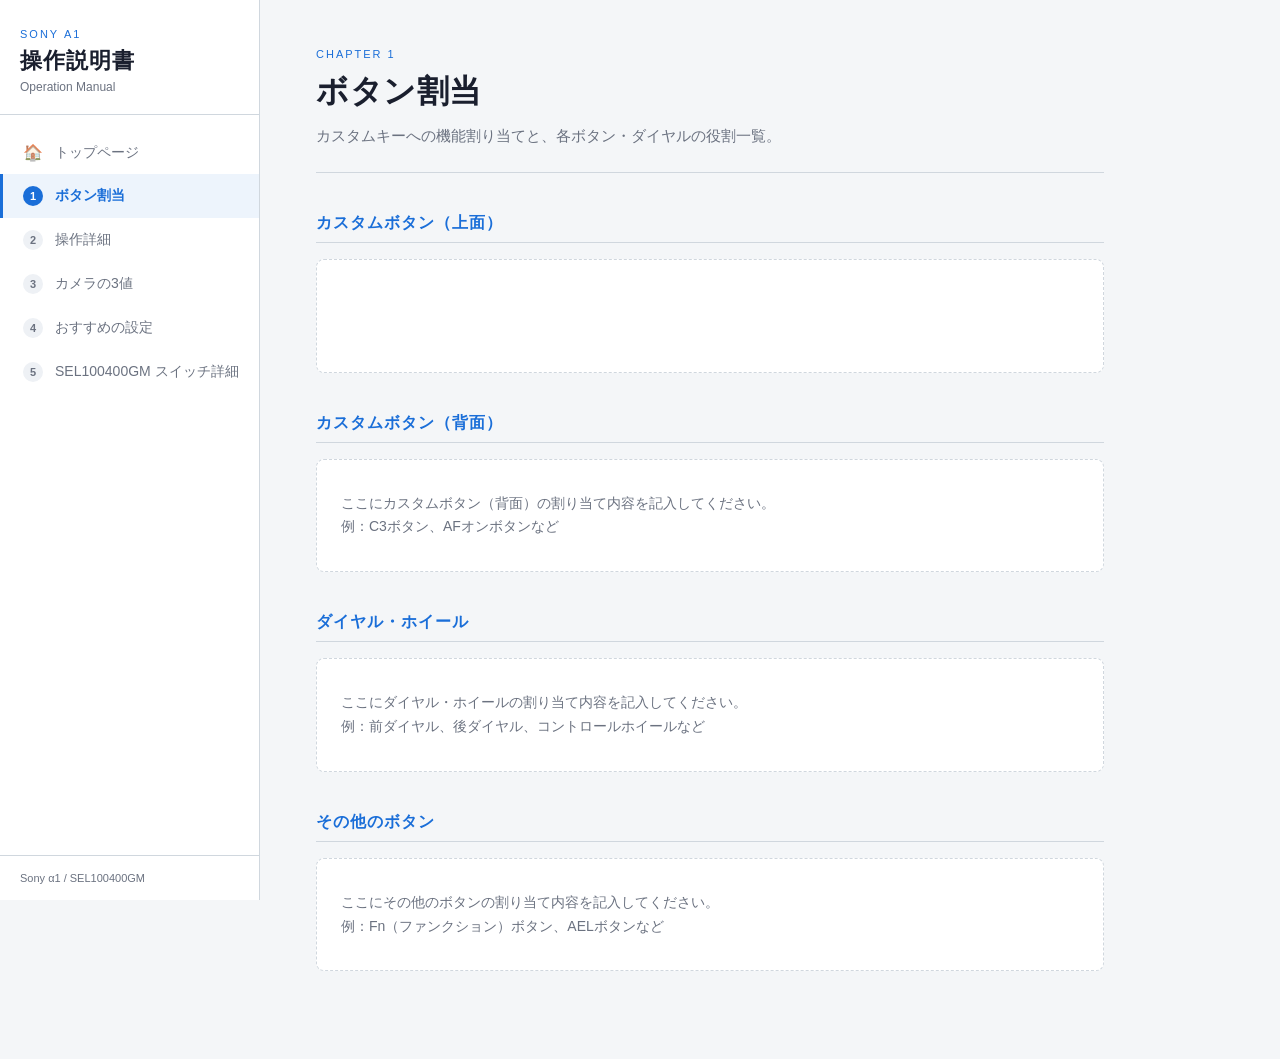
==== 01-button.html @ 21689584 "Add image assets and update HTML content" ====
<!DOCTYPE html>
<html lang="ja">
<head>
  <meta charset="UTF-8">
  <meta name="viewport" content="width=device-width, initial-scale=1.0">
  <title>ボタン割当 | Sony α1 操作説明書</title>
  <link rel="stylesheet" href="style.css">
</head>
<body>

<nav id="sidebar">
  <div class="nav-header">
    <div class="camera-model">Sony α1</div>
    <h1>操作説明書</h1>
    <div class="subtitle">Operation Manual</div>
  </div>
  <ul>
    <li><a href="index.html"><span class="nav-icon">🏠</span>トップページ</a></li>
    <li><a href="01-button.html" class="active"><span class="nav-num">1</span>ボタン割当</a></li>
    <li><a href="02-operation.html"><span class="nav-num">2</span>操作詳細</a></li>
    <li><a href="03-exposure.html"><span class="nav-num">3</span>カメラの3値</a></li>
    <li><a href="04-settings.html"><span class="nav-num">4</span>おすすめの設定</a></li>
    <li><a href="05-lens.html"><span class="nav-num">5</span>SEL100400GM スイッチ詳細</a></li>
  </ul>
  <div class="nav-footer">Sony α1 / SEL100400GM</div>
</nav>

<main>
  <div class="page-header">
    <div class="page-num">Chapter 1</div>
    <h2>ボタン割当</h2>
    <p class="description">
      カスタムキーへの機能割り当てと、各ボタン・ダイヤルの役割一覧。
    </p>
  </div>

  <div class="section">
    <h3>カスタムボタン（上面）</h3>
    <div class="placeholder">
      <br>
      <br>
    </div>
  </div>

  <div class="section">
    <h3>カスタムボタン（背面）</h3>
    <div class="placeholder">
      ここにカスタムボタン（背面）の割り当て内容を記入してください。<br>
      例：C3ボタン、AFオンボタンなど
    </div>
  </div>

  <div class="section">
    <h3>ダイヤル・ホイール</h3>
    <div class="placeholder">
      ここにダイヤル・ホイールの割り当て内容を記入してください。<br>
      例：前ダイヤル、後ダイヤル、コントロールホイールなど
    </div>
  </div>

  <div class="section">
    <h3>その他のボタン</h3>
    <div class="placeholder">
      ここにその他のボタンの割り当て内容を記入してください。<br>
      例：Fn（ファンクション）ボタン、AELボタンなど
    </div>
  </div>
</main>

</body>
</html>
---- style.css ----
:root {
  --bg: #f4f6f8;
  --surface: #ffffff;
  --surface2: #eef1f5;
  --border: #d0d7de;
  --accent: #1a6ed8;
  --accent2: #155bb5;
  --text: #1a1f2e;
  --text-muted: #6b7280;
  --sidebar-w: 260px;
}

* { box-sizing: border-box; margin: 0; padding: 0; }

body {
  font-family: 'Segoe UI', 'Helvetica Neue', Arial, sans-serif;
  background: var(--bg);
  color: var(--text);
  display: flex;
  min-height: 100vh;
}

/* ── Sidebar ── */
nav#sidebar {
  width: var(--sidebar-w);
  min-height: 100vh;
  background: var(--surface);
  border-right: 1px solid var(--border);
  display: flex;
  flex-direction: column;
  position: fixed;
  top: 0; left: 0;
  z-index: 100;
}

.nav-header {
  padding: 28px 20px 20px;
  border-bottom: 1px solid var(--border);
}

.nav-header .camera-model {
  font-size: 11px;
  letter-spacing: 2px;
  text-transform: uppercase;
  color: var(--accent);
  margin-bottom: 6px;
}

.nav-header h1 {
  font-size: 22px;
  font-weight: 700;
  letter-spacing: 1px;
}

.nav-header .subtitle {
  font-size: 12px;
  color: var(--text-muted);
  margin-top: 4px;
}

nav#sidebar ul {
  list-style: none;
  padding: 16px 0;
  flex: 1;
}

nav#sidebar ul li a {
  display: flex;
  align-items: center;
  gap: 12px;
  padding: 12px 20px;
  text-decoration: none;
  color: var(--text-muted);
  font-size: 14px;
  transition: all 0.15s;
  border-left: 3px solid transparent;
}

nav#sidebar ul li a:hover {
  color: var(--text);
  background: var(--surface2);
  border-left-color: var(--accent2);
}

nav#sidebar ul li a.active {
  color: var(--accent);
  background: rgba(26,110,216,0.08);
  border-left-color: var(--accent);
  font-weight: 600;
}

.nav-icon {
  width: 20px;
  text-align: center;
  font-size: 16px;
  opacity: 0.8;
}

.nav-num {
  display: inline-flex;
  align-items: center;
  justify-content: center;
  width: 20px;
  height: 20px;
  border-radius: 50%;
  background: var(--surface2);
  font-size: 11px;
  font-weight: 700;
  color: var(--text-muted);
  flex-shrink: 0;
}

nav#sidebar ul li a.active .nav-num {
  background: var(--accent);
  color: #fff;
}

.nav-footer {
  padding: 16px 20px;
  border-top: 1px solid var(--border);
  font-size: 11px;
  color: var(--text-muted);
}

/* ── Main Content ── */
main {
  margin-left: var(--sidebar-w);
  flex: 1;
  padding: 48px 56px;
  max-width: 900px;
}

.page-header {
  margin-bottom: 40px;
  padding-bottom: 24px;
  border-bottom: 1px solid var(--border);
}

.page-header .page-num {
  font-size: 11px;
  letter-spacing: 2px;
  text-transform: uppercase;
  color: var(--accent);
  margin-bottom: 10px;
}

.page-header h2 {
  font-size: 32px;
  font-weight: 700;
  letter-spacing: 0.5px;
}

.page-header .description {
  margin-top: 10px;
  color: var(--text-muted);
  font-size: 15px;
  line-height: 1.6;
}

/* ── Section ── */
.section {
  margin-bottom: 40px;
}

.section h3 {
  font-size: 16px;
  font-weight: 600;
  color: var(--accent);
  margin-bottom: 16px;
  padding-bottom: 8px;
  border-bottom: 1px solid var(--border);
  text-transform: uppercase;
  letter-spacing: 1px;
}

.placeholder {
  background: var(--surface);
  border: 1px dashed var(--border);
  border-radius: 8px;
  padding: 32px 24px;
  color: var(--text-muted);
  font-size: 14px;
  text-align: left;
  line-height: 1.7;
}


/* ── Table ── */
table {
  width: 100%;
  border-collapse: collapse;
  font-size: 14px;
  margin-top: 8px;
}

table th {
  background: var(--surface2);
  color: var(--accent);
  font-size: 11px;
  letter-spacing: 1px;
  text-transform: uppercase;
  padding: 10px 14px;
  text-align: left;
  border-bottom: 2px solid var(--accent);
}

table td {
  padding: 11px 14px;
  border-bottom: 1px solid var(--border);
  vertical-align: top;
  line-height: 1.6;
}

table tr:last-child td { border-bottom: none; }
table tr:hover td { background: var(--surface); }

/* ── Index cards ── */
.card-grid {
  display: grid;
  grid-template-columns: repeat(auto-fill, minmax(280px, 1fr));
  gap: 16px;
  margin-top: 16px;
}

.card {
  background: var(--surface);
  border: 1px solid var(--border);
  border-radius: 10px;
  padding: 24px;
  text-decoration: none;
  color: var(--text);
  display: flex;
  flex-direction: column;
  gap: 8px;
  transition: all 0.15s;
}

.card:hover {
  border-color: var(--accent);
  background: var(--surface2);
  transform: translateY(-2px);
}

.card .card-num {
  font-size: 11px;
  letter-spacing: 2px;
  text-transform: uppercase;
  color: var(--accent);
}

.card h3 { font-size: 18px; font-weight: 600; }
.card p { font-size: 13px; color: var(--text-muted); line-height: 1.5; }

/* ── Note/tip ── */
.note {
  background: rgba(26,110,216,0.06);
  border-left: 3px solid var(--accent);
  border-radius: 0 6px 6px 0;
  padding: 14px 18px;
  font-size: 14px;
  line-height: 1.6;
  margin: 16px 0;
}

/* ── Responsive ── */
@media (max-width: 768px) {
  nav#sidebar { transform: translateX(-100%); }
  main { margin-left: 0; padding: 24px 20px; }
}
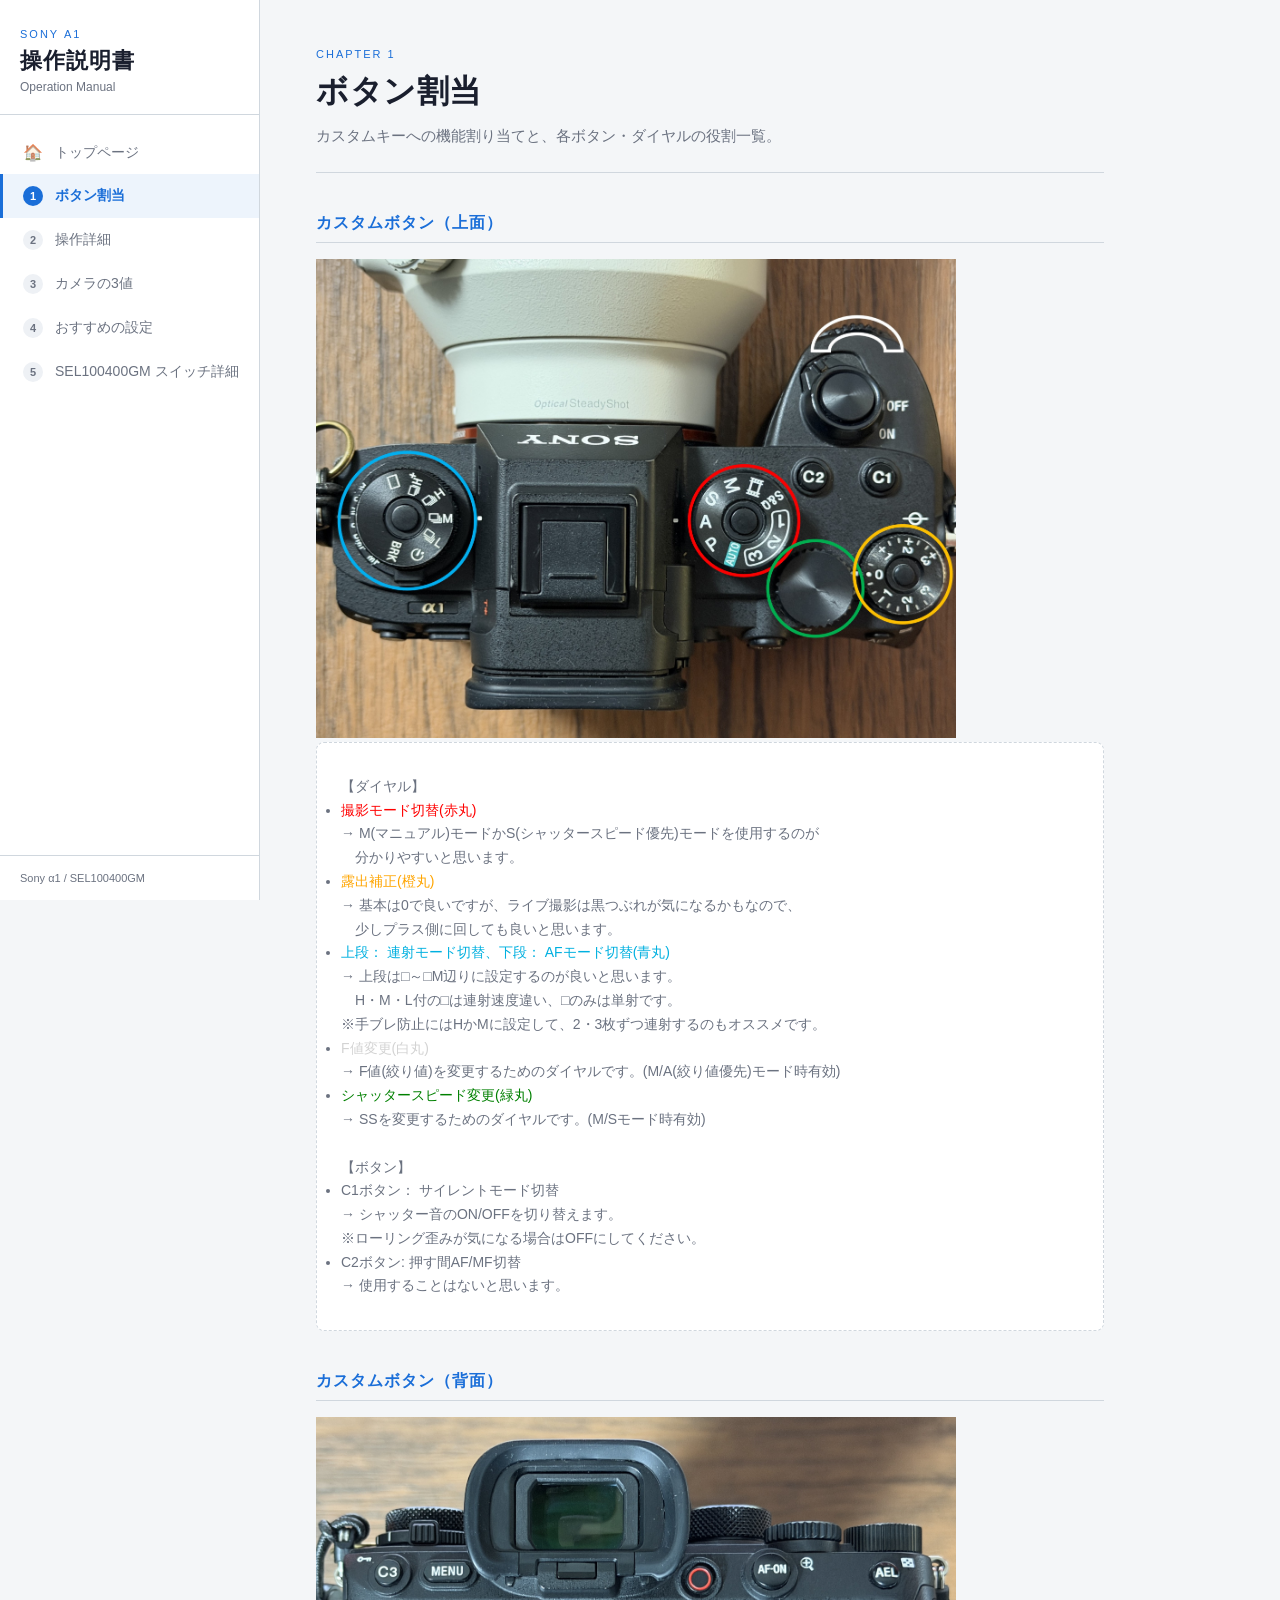
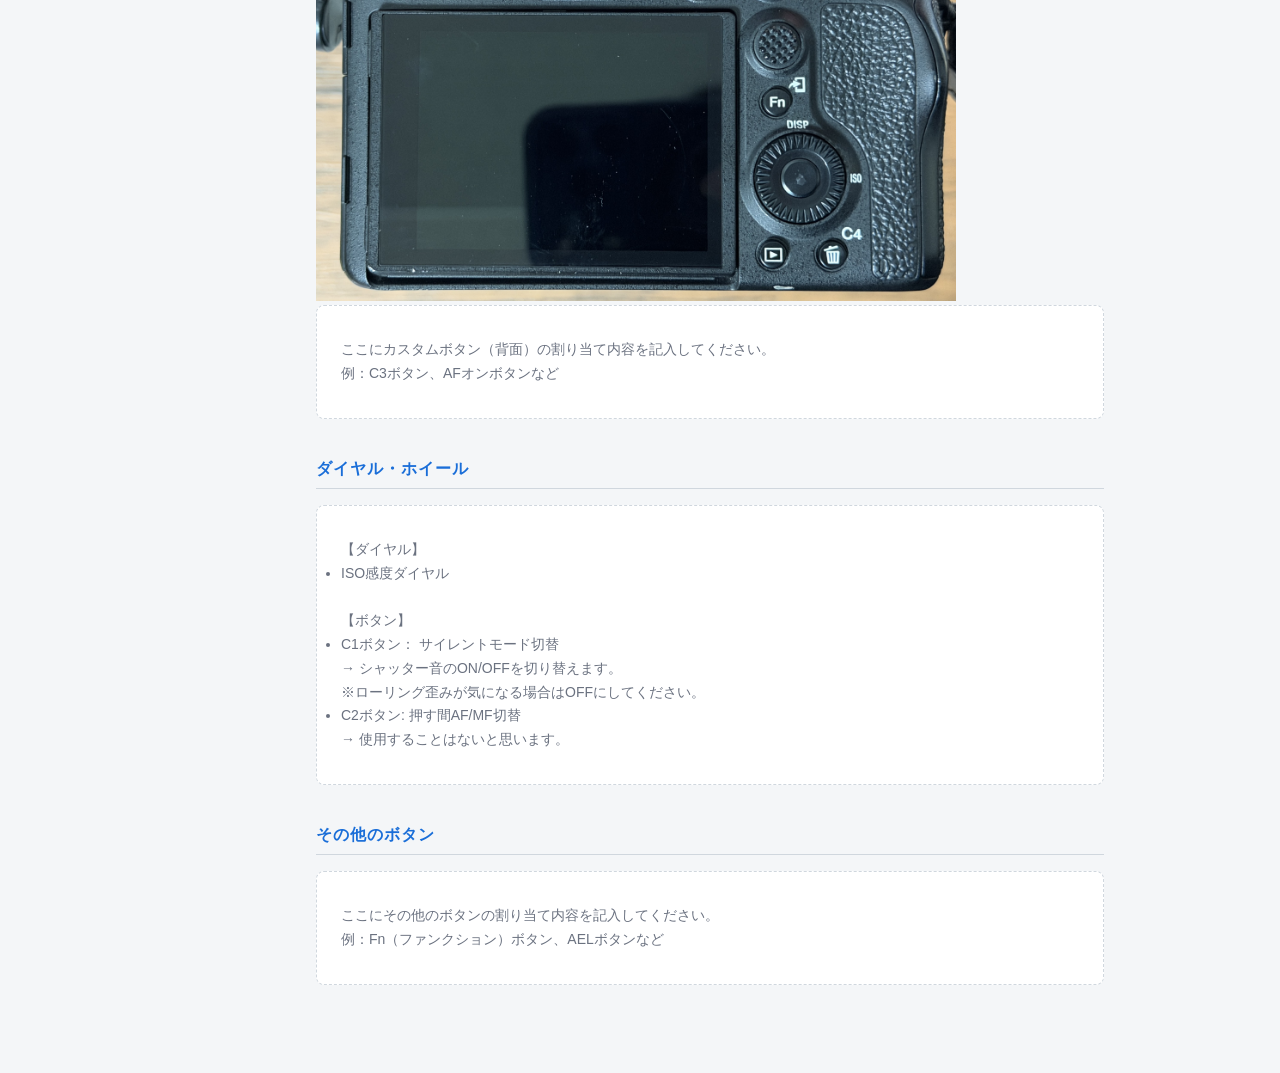
==== commit 6d16263a: "Update content and images, add CLAUDE.md for project handoff" ====
--- a/01-button.html
+++ b/01-button.html
@@ -36,14 +36,41 @@
 
   <div class="section">
     <h3>カスタムボタン（上面）</h3>
+    <img src="./image/IMG_4428_m.JPG" alt="カメラ 上面画像" width="640">
     <div class="placeholder">
+      【ダイヤル】
+      <ul>
+        <li><font color="red">撮影モード切替(赤丸)</font><br>
+          → M(マニュアル)モードかS(シャッタースピード優先)モードを使用するのが<br>
+          　分かりやすいと思います。</li>
+        <li><font color="orange">露出補正(橙丸)</font><br>
+          → 基本は0で良いですが、ライブ撮影は黒つぶれが気になるかもなので、<br>
+          　少しプラス側に回しても良いと思います。</li>
+        <li><font color="sky blue">上段： 連射モード切替、下段： AFモード切替(青丸)</font><br>
+          → 上段は□～□M辺りに設定するのが良いと思います。<br>
+          　H・M・L付の□は連射速度違い、□のみは単射です。<br>
+          ※手ブレ防止にはHかMに設定して、2・3枚ずつ連射するのもオススメです。</li>
+        <li><font color="lightgray">F値変更(白丸)</font><br>
+          → F値(絞り値)を変更するためのダイヤルです。(M/A(絞り値優先)モード時有効)</li>
+        <li><font color="green">シャッタースピード変更(緑丸)</font><br>
+          → SSを変更するためのダイヤルです。(M/Sモード時有効)</li>
+      </ul>
       <br>
-      <br>
+      【ボタン】
+      <ul>
+        <li>C1ボタン： サイレントモード切替<br>
+          → シャッター音のON/OFFを切り替えます。<br>
+        ※ローリング歪みが気になる場合はOFFにしてください。</li>
+        <li>C2ボタン: 押す間AF/MF切替<br>
+          → 使用することはないと思います。<br>
+        </li>
+      </ul>
     </div>
   </div>
 
   <div class="section">
     <h3>カスタムボタン（背面）</h3>
+    <img src="./image/IMG_4429.JPG" alt="カメラ 背面画像" width="640">
     <div class="placeholder">
       ここにカスタムボタン（背面）の割り当て内容を記入してください。<br>
       例：C3ボタン、AFオンボタンなど
@@ -53,8 +80,20 @@
   <div class="section">
     <h3>ダイヤル・ホイール</h3>
     <div class="placeholder">
-      ここにダイヤル・ホイールの割り当て内容を記入してください。<br>
-      例：前ダイヤル、後ダイヤル、コントロールホイールなど
+    【ダイヤル】
+      <ul>
+        <li>ISO感度ダイヤル</li>
+      </ul>
+      <br>
+      【ボタン】
+      <ul>
+        <li>C1ボタン： サイレントモード切替<br>
+          → シャッター音のON/OFFを切り替えます。<br>
+        ※ローリング歪みが気になる場合はOFFにしてください。</li>
+        <li>C2ボタン: 押す間AF/MF切替<br>
+          → 使用することはないと思います。<br>
+        </li>
+      </ul>
     </div>
   </div>
 
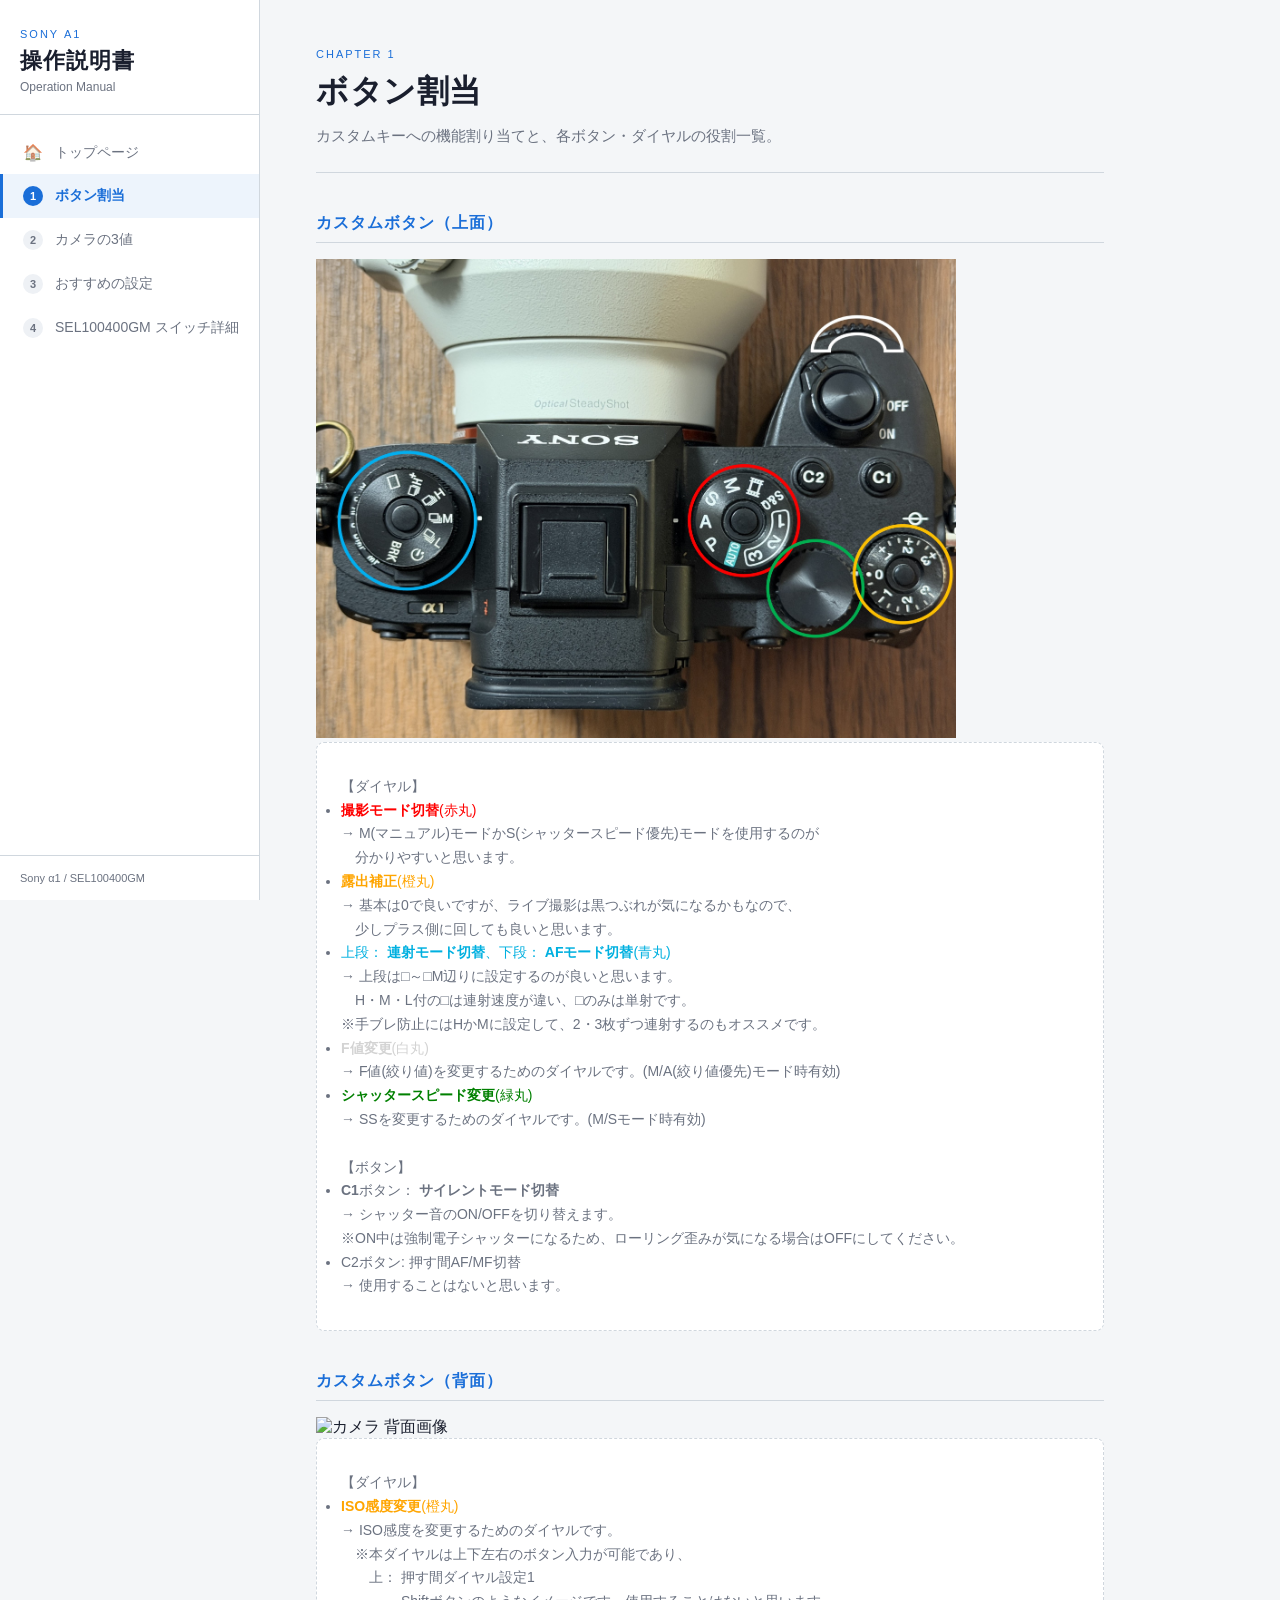
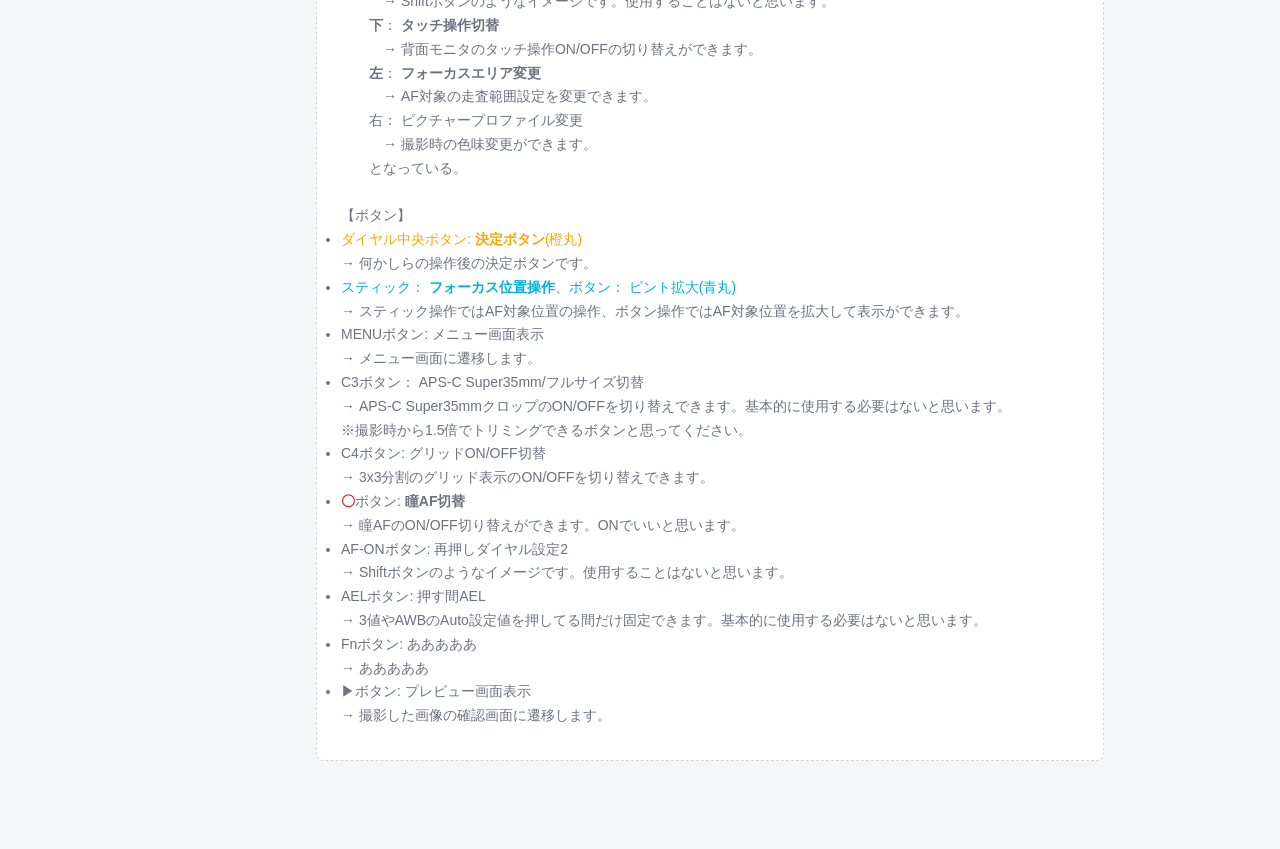
==== commit 75984413: "Remove operation page, renumber chapters 2-4" ====
--- a/01-button.html
+++ b/01-button.html
@@ -17,10 +17,9 @@
   <ul>
     <li><a href="index.html"><span class="nav-icon">🏠</span>トップページ</a></li>
     <li><a href="01-button.html" class="active"><span class="nav-num">1</span>ボタン割当</a></li>
-    <li><a href="02-operation.html"><span class="nav-num">2</span>操作詳細</a></li>
-    <li><a href="03-exposure.html"><span class="nav-num">3</span>カメラの3値</a></li>
-    <li><a href="04-settings.html"><span class="nav-num">4</span>おすすめの設定</a></li>
-    <li><a href="05-lens.html"><span class="nav-num">5</span>SEL100400GM スイッチ詳細</a></li>
+    <li><a href="02-exposure.html"><span class="nav-num">2</span>カメラの3値</a></li>
+    <li><a href="03-settings.html"><span class="nav-num">3</span>おすすめの設定</a></li>
+    <li><a href="04-lens.html"><span class="nav-num">4</span>SEL100400GM スイッチ詳細</a></li>
   </ul>
   <div class="nav-footer">Sony α1 / SEL100400GM</div>
 </nav>
@@ -40,27 +39,27 @@
     <div class="placeholder">
       【ダイヤル】
       <ul>
-        <li><font color="red">撮影モード切替(赤丸)</font><br>
+        <li><font color="red"><b>撮影モード切替</b>(赤丸)</font><br>
           → M(マニュアル)モードかS(シャッタースピード優先)モードを使用するのが<br>
           　分かりやすいと思います。</li>
-        <li><font color="orange">露出補正(橙丸)</font><br>
+        <li><font color="orange"><b>露出補正</b>(橙丸)</font><br>
           → 基本は0で良いですが、ライブ撮影は黒つぶれが気になるかもなので、<br>
           　少しプラス側に回しても良いと思います。</li>
-        <li><font color="sky blue">上段： 連射モード切替、下段： AFモード切替(青丸)</font><br>
+        <li><font color="sky blue">上段： <b>連射モード切替</b>、下段： <b>AFモード切替</b>(青丸)</font><br>
           → 上段は□～□M辺りに設定するのが良いと思います。<br>
-          　H・M・L付の□は連射速度違い、□のみは単射です。<br>
+          　H・M・L付の□は連射速度が違い、□のみは単射です。<br>
           ※手ブレ防止にはHかMに設定して、2・3枚ずつ連射するのもオススメです。</li>
-        <li><font color="lightgray">F値変更(白丸)</font><br>
+        <li><font color="lightgray"><b>F値変更</b>(白丸)</font><br>
           → F値(絞り値)を変更するためのダイヤルです。(M/A(絞り値優先)モード時有効)</li>
-        <li><font color="green">シャッタースピード変更(緑丸)</font><br>
+        <li><font color="green"><b>シャッタースピード変更</b>(緑丸)</font><br>
           → SSを変更するためのダイヤルです。(M/Sモード時有効)</li>
       </ul>
       <br>
       【ボタン】
       <ul>
-        <li>C1ボタン： サイレントモード切替<br>
+        <li><b>C1</b>ボタン： <b>サイレントモード切替</b><br>
           → シャッター音のON/OFFを切り替えます。<br>
-        ※ローリング歪みが気になる場合はOFFにしてください。</li>
+        ※ON中は強制電子シャッターになるため、ローリング歪みが気になる場合はOFFにしてください。</li>
         <li>C2ボタン: 押す間AF/MF切替<br>
           → 使用することはないと思います。<br>
         </li>
@@ -70,38 +69,44 @@
 
   <div class="section">
     <h3>カスタムボタン（背面）</h3>
-    <img src="./image/IMG_4429.JPG" alt="カメラ 背面画像" width="640">
-    <div class="placeholder">
-      ここにカスタムボタン（背面）の割り当て内容を記入してください。<br>
-      例：C3ボタン、AFオンボタンなど
-    </div>
-  </div>
-
-  <div class="section">
-    <h3>ダイヤル・ホイール</h3>
+    <img src="./image/IMG_4429_m.JPG" alt="カメラ 背面画像" width="640">
     <div class="placeholder">
     【ダイヤル】
       <ul>
-        <li>ISO感度ダイヤル</li>
+        <li><font color="orange"><b>ISO感度変更</b>(橙丸)</font><br>
+          → ISO感度を変更するためのダイヤルです。<br>
+          　※本ダイヤルは上下左右のボタン入力が可能であり、<br>
+          　　上： 押す間ダイヤル設定1<br>　　　→ Shiftボタンのようなイメージです。使用することはないと思います。<br>
+          　　<b>下</b>： <b>タッチ操作切替</b><br>　　　→ 背面モニタのタッチ操作ON/OFFの切り替えができます。<br>
+          　　<b>左</b>： <b>フォーカスエリア変更</b><br>　　　→ AF対象の走査範囲設定を変更できます。<br>
+          　　右： ピクチャープロファイル変更<br>　　　→ 撮影時の色味変更ができます。<br>
+          　　となっている。</li>
       </ul>
       <br>
       【ボタン】
       <ul>
-        <li>C1ボタン： サイレントモード切替<br>
-          → シャッター音のON/OFFを切り替えます。<br>
-        ※ローリング歪みが気になる場合はOFFにしてください。</li>
-        <li>C2ボタン: 押す間AF/MF切替<br>
-          → 使用することはないと思います。<br>
-        </li>
+        <li><font color="orange">ダイヤル中央ボタン: <b>決定ボタン</b>(橙丸)</font><br>
+          → 何かしらの操作後の決定ボタンです。</li>
+        <li><font color="sky blue">スティック： <b>フォーカス位置操作</b>、ボタン： ピント拡大(青丸)</font><br>
+          → スティック操作ではAF対象位置の操作、ボタン操作ではAF対象位置を拡大して表示ができます。</li>
+        <li>MENUボタン: メニュー画面表示<br>
+          → メニュー画面に遷移します。</li>
+        <li>C3ボタン： APS-C Super35mm/フルサイズ切替<br>
+          → APS-C Super35mmクロップのON/OFFを切り替えできます。基本的に使用する必要はないと思います。<br>
+        ※撮影時から1.5倍でトリミングできるボタンと思ってください。</li>
+        <li>C4ボタン: グリッドON/OFF切替<br>
+          → 3x3分割のグリッド表示のON/OFFを切り替えできます。</li>
+        <li><font color="red"><b>〇</b></font>ボタン: <b>瞳AF切替</b><br>
+          → 瞳AFのON/OFF切り替えができます。ONでいいと思います。</li>
+        <li>AF-ONボタン: 再押しダイヤル設定2<br>
+          → Shiftボタンのようなイメージです。使用することはないと思います。</li>
+        <li>AELボタン: 押す間AEL<br>
+          → 3値やAWBのAuto設定値を押してる間だけ固定できます。基本的に使用する必要はないと思います。</li>
+        <li>Fnボタン: あああああ<br>
+          → あああああ</li>
+        <li>▶ボタン: プレビュー画面表示<br>
+          → 撮影した画像の確認画面に遷移します。</li>
       </ul>
-    </div>
-  </div>
-
-  <div class="section">
-    <h3>その他のボタン</h3>
-    <div class="placeholder">
-      ここにその他のボタンの割り当て内容を記入してください。<br>
-      例：Fn（ファンクション）ボタン、AELボタンなど
     </div>
   </div>
 </main>
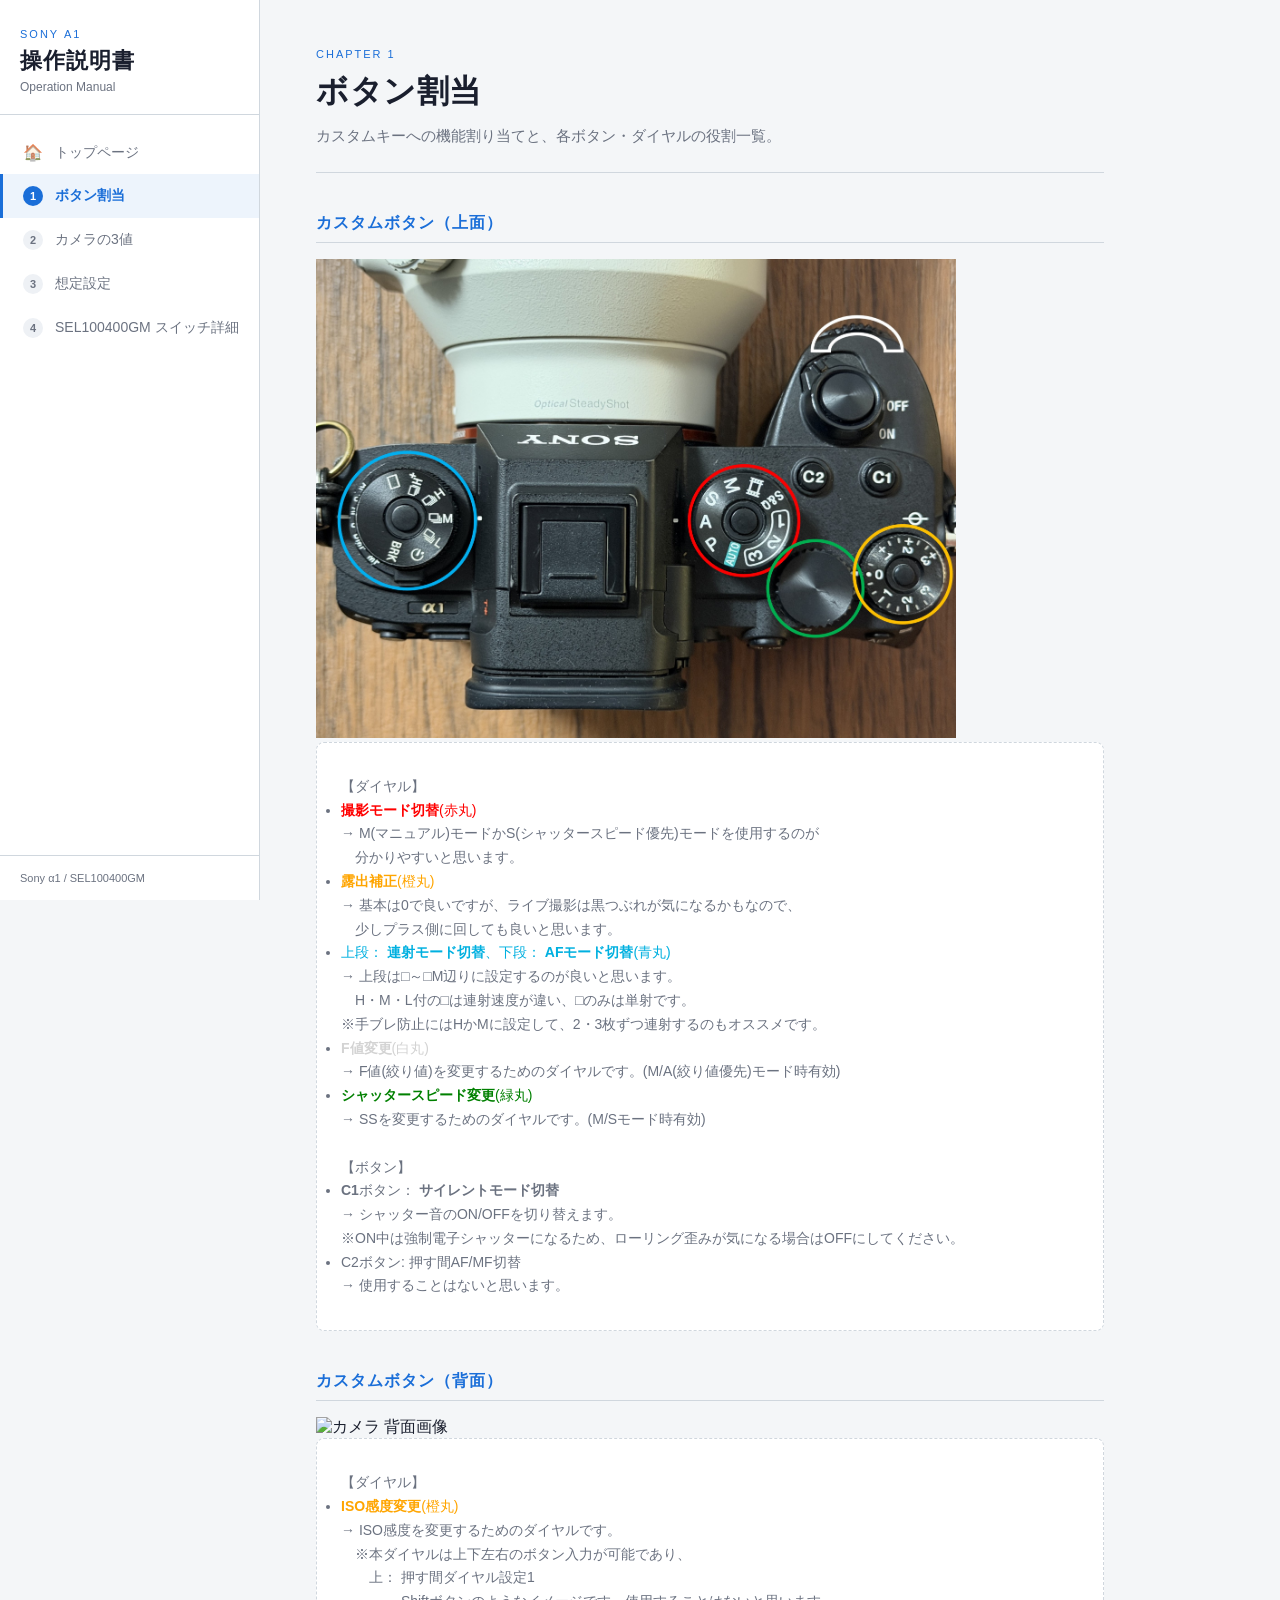
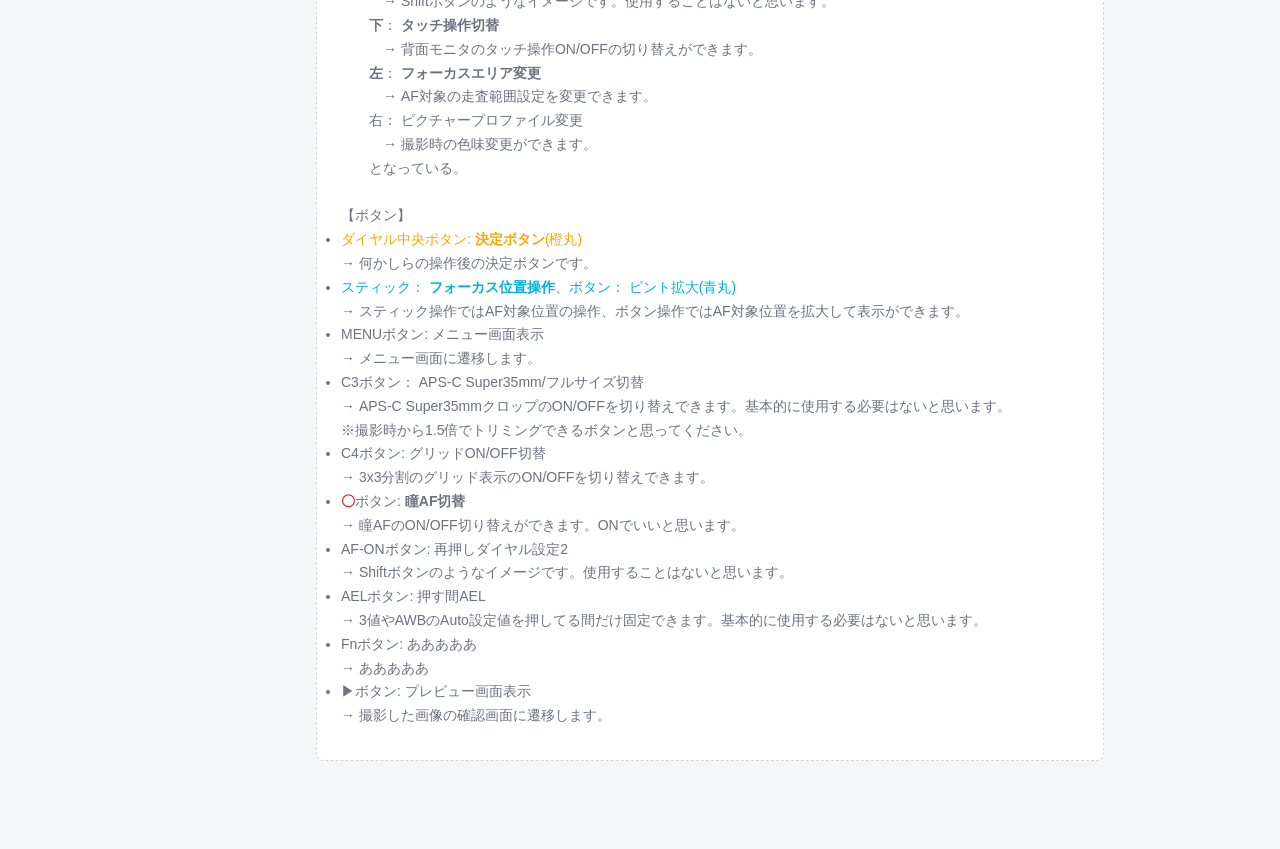
==== commit a1dc2273: "Rename chapter 3 to 想定設定" ====
--- a/01-button.html
+++ b/01-button.html
@@ -18,7 +18,7 @@
     <li><a href="index.html"><span class="nav-icon">🏠</span>トップページ</a></li>
     <li><a href="01-button.html" class="active"><span class="nav-num">1</span>ボタン割当</a></li>
     <li><a href="02-exposure.html"><span class="nav-num">2</span>カメラの3値</a></li>
-    <li><a href="03-settings.html"><span class="nav-num">3</span>おすすめの設定</a></li>
+    <li><a href="03-settings.html"><span class="nav-num">3</span>想定設定</a></li>
     <li><a href="04-lens.html"><span class="nav-num">4</span>SEL100400GM スイッチ詳細</a></li>
   </ul>
   <div class="nav-footer">Sony α1 / SEL100400GM</div>
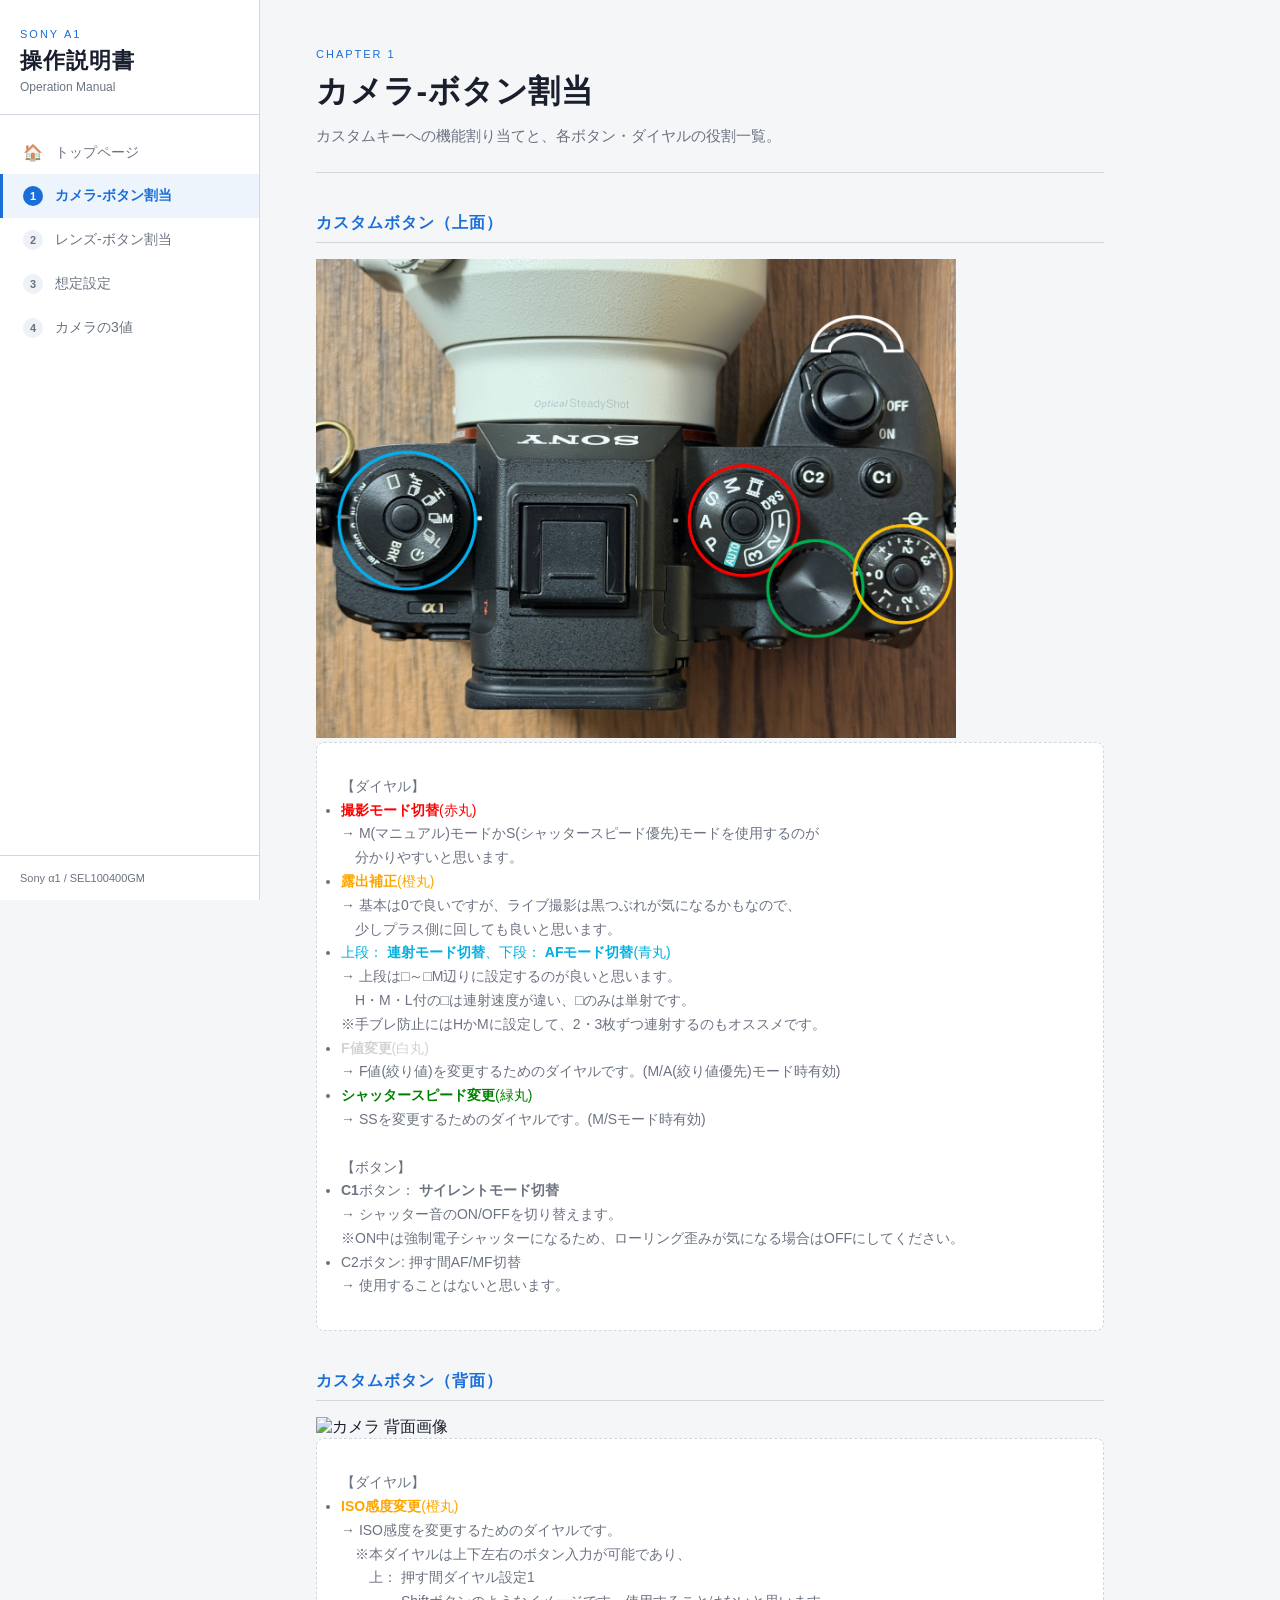
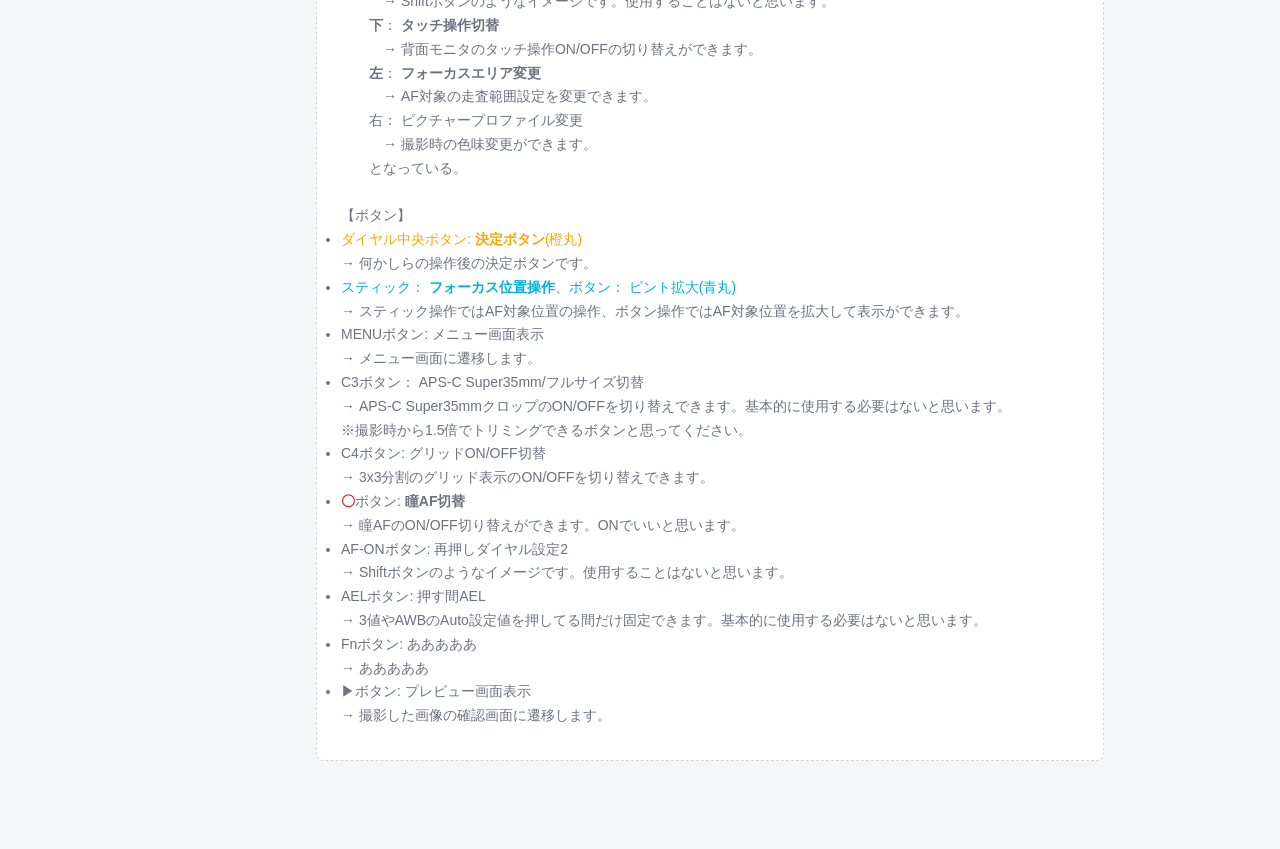
==== commit d26c29a9: "Reorganize chapters: lens p2, settings p3, exposure p4" ====
--- a/01-button.html
+++ b/01-button.html
@@ -16,10 +16,10 @@
   </div>
   <ul>
     <li><a href="index.html"><span class="nav-icon">🏠</span>トップページ</a></li>
-    <li><a href="01-button.html" class="active"><span class="nav-num">1</span>ボタン割当</a></li>
-    <li><a href="02-exposure.html"><span class="nav-num">2</span>カメラの3値</a></li>
+    <li><a href="01-button.html" class="active"><span class="nav-num">1</span>カメラ-ボタン割当</a></li>
+    <li><a href="02-lens.html"><span class="nav-num">2</span>レンズ-ボタン割当</a></li>
     <li><a href="03-settings.html"><span class="nav-num">3</span>想定設定</a></li>
-    <li><a href="04-lens.html"><span class="nav-num">4</span>SEL100400GM スイッチ詳細</a></li>
+    <li><a href="04-exposure.html"><span class="nav-num">4</span>カメラの3値</a></li>
   </ul>
   <div class="nav-footer">Sony α1 / SEL100400GM</div>
 </nav>
@@ -27,7 +27,7 @@
 <main>
   <div class="page-header">
     <div class="page-num">Chapter 1</div>
-    <h2>ボタン割当</h2>
+    <h2>カメラ-ボタン割当</h2>
     <p class="description">
       カスタムキーへの機能割り当てと、各ボタン・ダイヤルの役割一覧。
     </p>
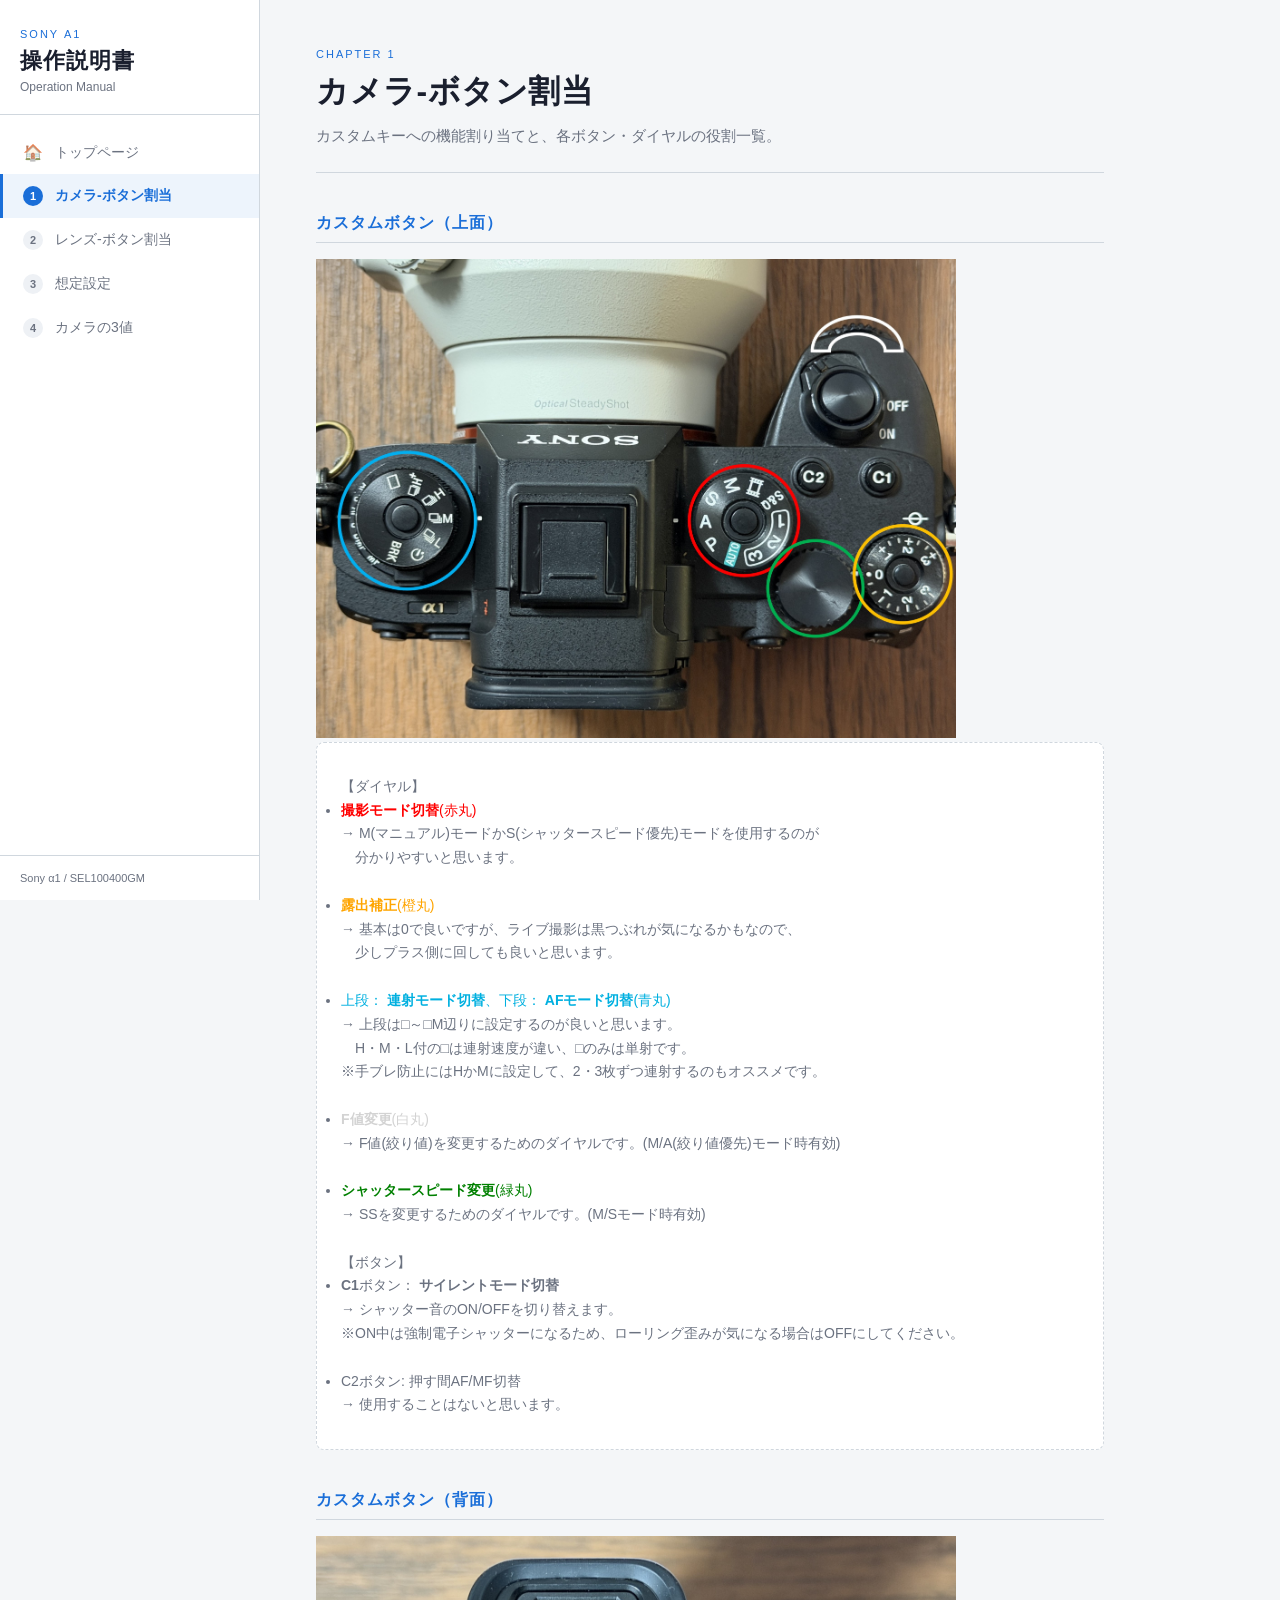
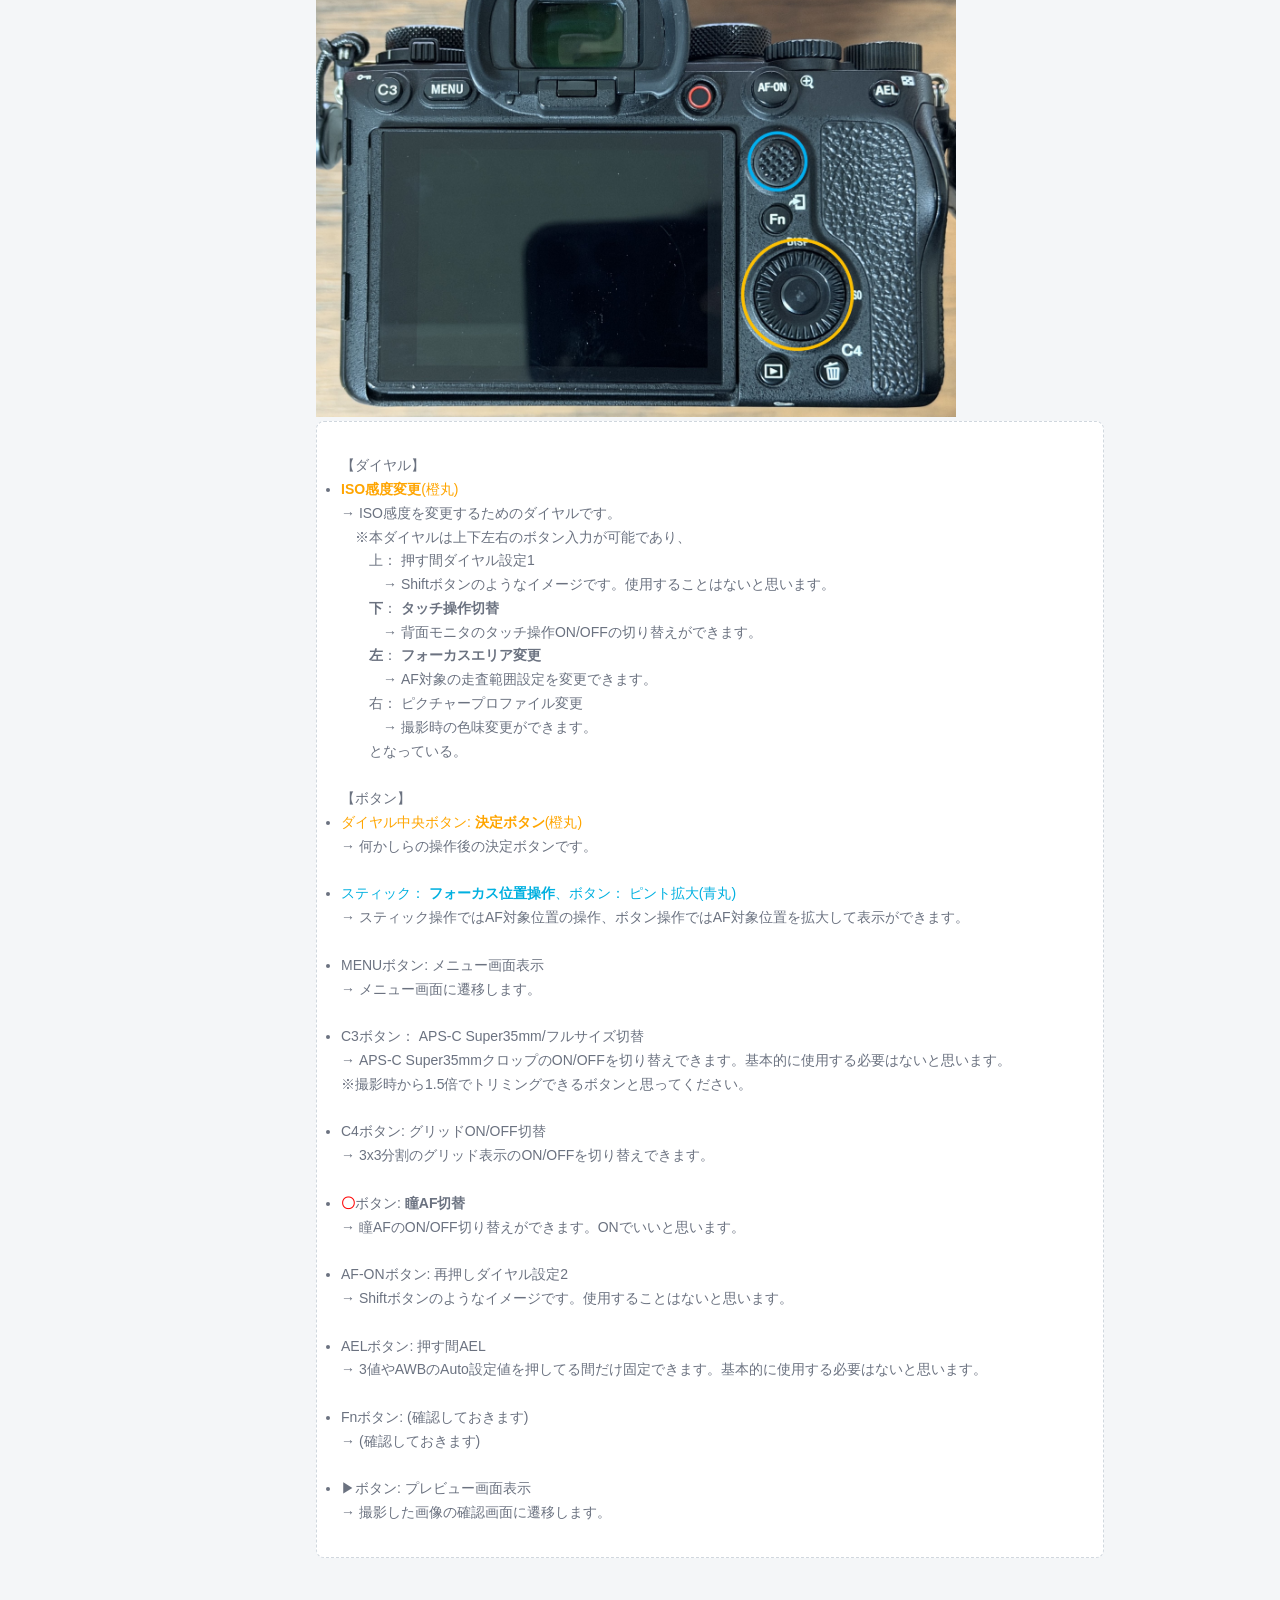
==== commit e30e6d76: "Update content and images for chapters 1-3" ====
--- a/01-button.html
+++ b/01-button.html
@@ -41,16 +41,16 @@
       <ul>
         <li><font color="red"><b>撮影モード切替</b>(赤丸)</font><br>
           → M(マニュアル)モードかS(シャッタースピード優先)モードを使用するのが<br>
-          　分かりやすいと思います。</li>
+          　分かりやすいと思います。</li><br>
         <li><font color="orange"><b>露出補正</b>(橙丸)</font><br>
           → 基本は0で良いですが、ライブ撮影は黒つぶれが気になるかもなので、<br>
-          　少しプラス側に回しても良いと思います。</li>
+          　少しプラス側に回しても良いと思います。</li><br>
         <li><font color="sky blue">上段： <b>連射モード切替</b>、下段： <b>AFモード切替</b>(青丸)</font><br>
           → 上段は□～□M辺りに設定するのが良いと思います。<br>
           　H・M・L付の□は連射速度が違い、□のみは単射です。<br>
-          ※手ブレ防止にはHかMに設定して、2・3枚ずつ連射するのもオススメです。</li>
+          ※手ブレ防止にはHかMに設定して、2・3枚ずつ連射するのもオススメです。</li><br>
         <li><font color="lightgray"><b>F値変更</b>(白丸)</font><br>
-          → F値(絞り値)を変更するためのダイヤルです。(M/A(絞り値優先)モード時有効)</li>
+          → F値(絞り値)を変更するためのダイヤルです。(M/A(絞り値優先)モード時有効)</li><br>
         <li><font color="green"><b>シャッタースピード変更</b>(緑丸)</font><br>
           → SSを変更するためのダイヤルです。(M/Sモード時有効)</li>
       </ul>
@@ -59,7 +59,7 @@
       <ul>
         <li><b>C1</b>ボタン： <b>サイレントモード切替</b><br>
           → シャッター音のON/OFFを切り替えます。<br>
-        ※ON中は強制電子シャッターになるため、ローリング歪みが気になる場合はOFFにしてください。</li>
+        ※ON中は強制電子シャッターになるため、ローリング歪みが気になる場合はOFFにしてください。</li><br>
         <li>C2ボタン: 押す間AF/MF切替<br>
           → 使用することはないと思います。<br>
         </li>
@@ -86,24 +86,24 @@
       【ボタン】
       <ul>
         <li><font color="orange">ダイヤル中央ボタン: <b>決定ボタン</b>(橙丸)</font><br>
-          → 何かしらの操作後の決定ボタンです。</li>
+          → 何かしらの操作後の決定ボタンです。</li><br>
         <li><font color="sky blue">スティック： <b>フォーカス位置操作</b>、ボタン： ピント拡大(青丸)</font><br>
-          → スティック操作ではAF対象位置の操作、ボタン操作ではAF対象位置を拡大して表示ができます。</li>
+          → スティック操作ではAF対象位置の操作、ボタン操作ではAF対象位置を拡大して表示ができます。</li><br>
         <li>MENUボタン: メニュー画面表示<br>
-          → メニュー画面に遷移します。</li>
+          → メニュー画面に遷移します。</li><br>
         <li>C3ボタン： APS-C Super35mm/フルサイズ切替<br>
           → APS-C Super35mmクロップのON/OFFを切り替えできます。基本的に使用する必要はないと思います。<br>
-        ※撮影時から1.5倍でトリミングできるボタンと思ってください。</li>
+        ※撮影時から1.5倍でトリミングできるボタンと思ってください。</li><br>
         <li>C4ボタン: グリッドON/OFF切替<br>
-          → 3x3分割のグリッド表示のON/OFFを切り替えできます。</li>
+          → 3x3分割のグリッド表示のON/OFFを切り替えできます。</li><br>
         <li><font color="red"><b>〇</b></font>ボタン: <b>瞳AF切替</b><br>
-          → 瞳AFのON/OFF切り替えができます。ONでいいと思います。</li>
+          → 瞳AFのON/OFF切り替えができます。ONでいいと思います。</li><br>
         <li>AF-ONボタン: 再押しダイヤル設定2<br>
-          → Shiftボタンのようなイメージです。使用することはないと思います。</li>
+          → Shiftボタンのようなイメージです。使用することはないと思います。</li><br>
         <li>AELボタン: 押す間AEL<br>
-          → 3値やAWBのAuto設定値を押してる間だけ固定できます。基本的に使用する必要はないと思います。</li>
-        <li>Fnボタン: あああああ<br>
-          → あああああ</li>
+          → 3値やAWBのAuto設定値を押してる間だけ固定できます。基本的に使用する必要はないと思います。</li><br>
+        <li>Fnボタン: (確認しておきます)<br>
+          → (確認しておきます)</li><br>
         <li>▶ボタン: プレビュー画面表示<br>
           → 撮影した画像の確認画面に遷移します。</li>
       </ul>
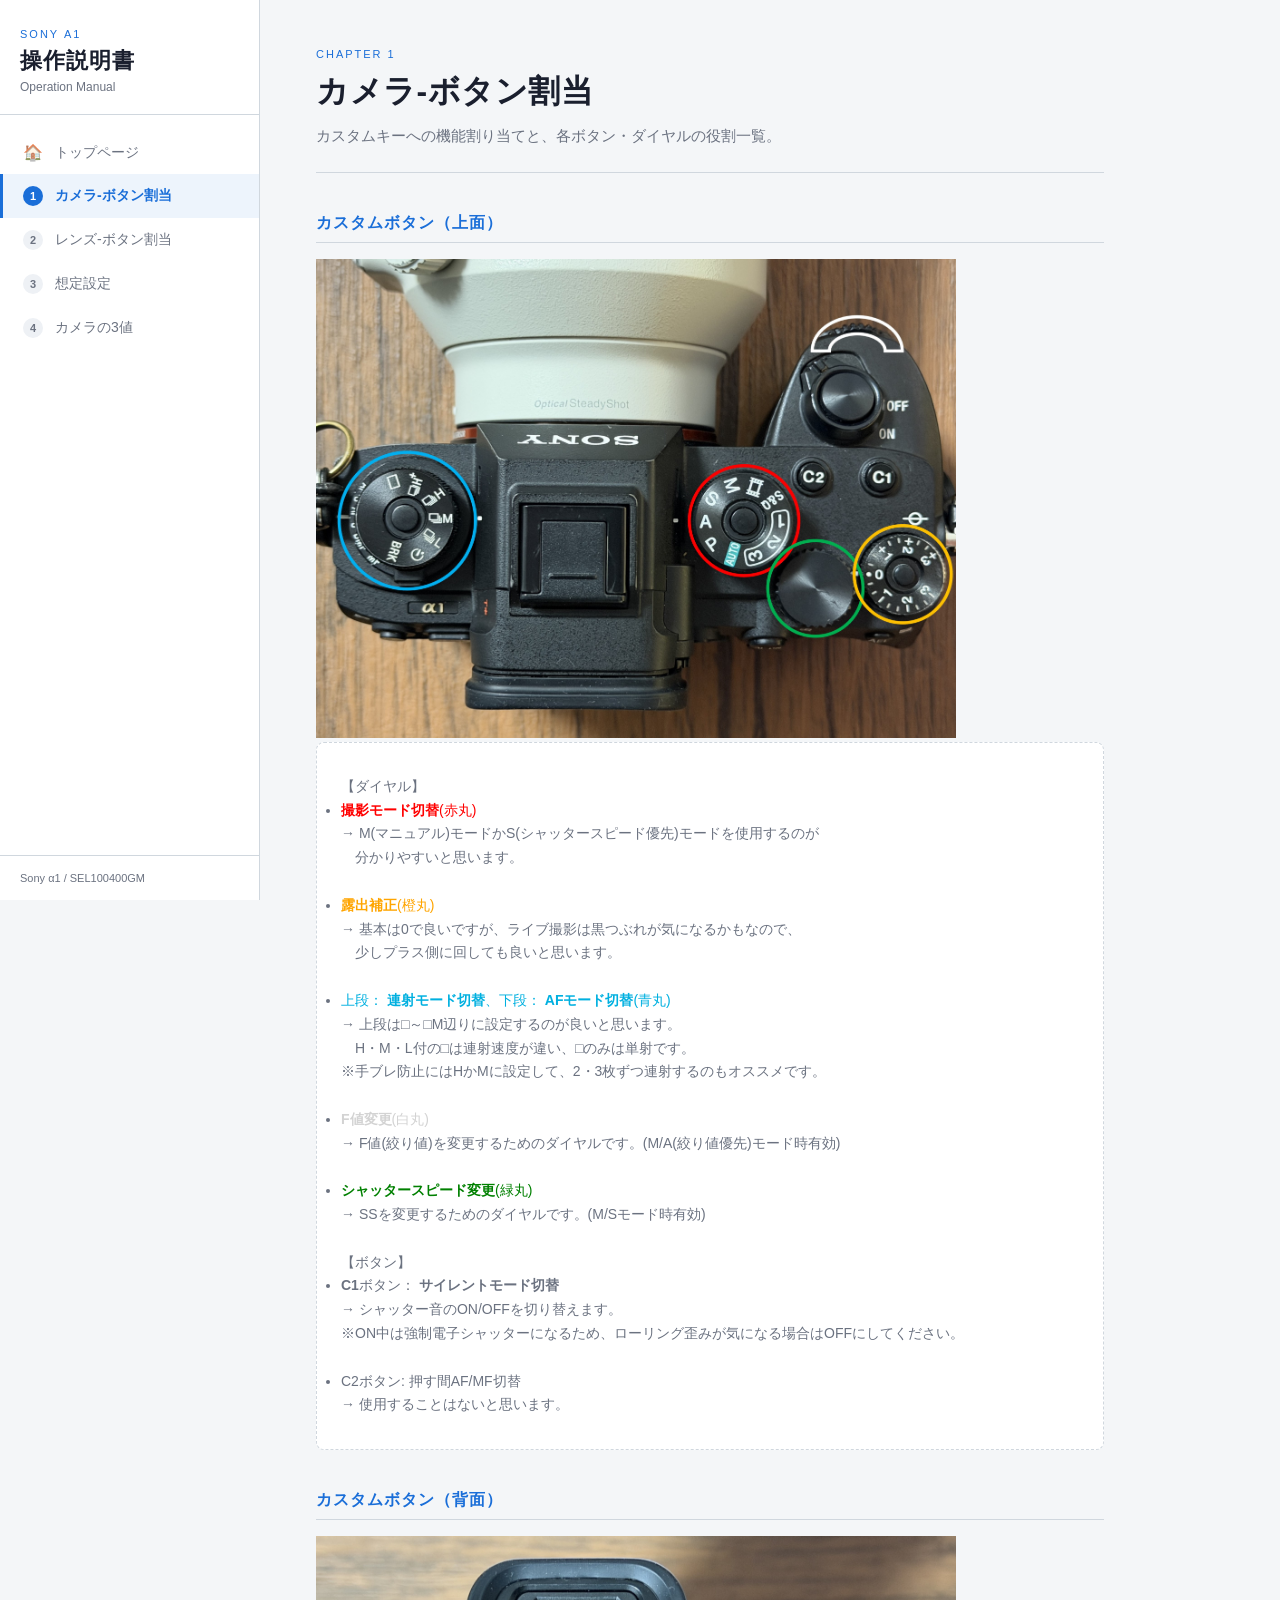
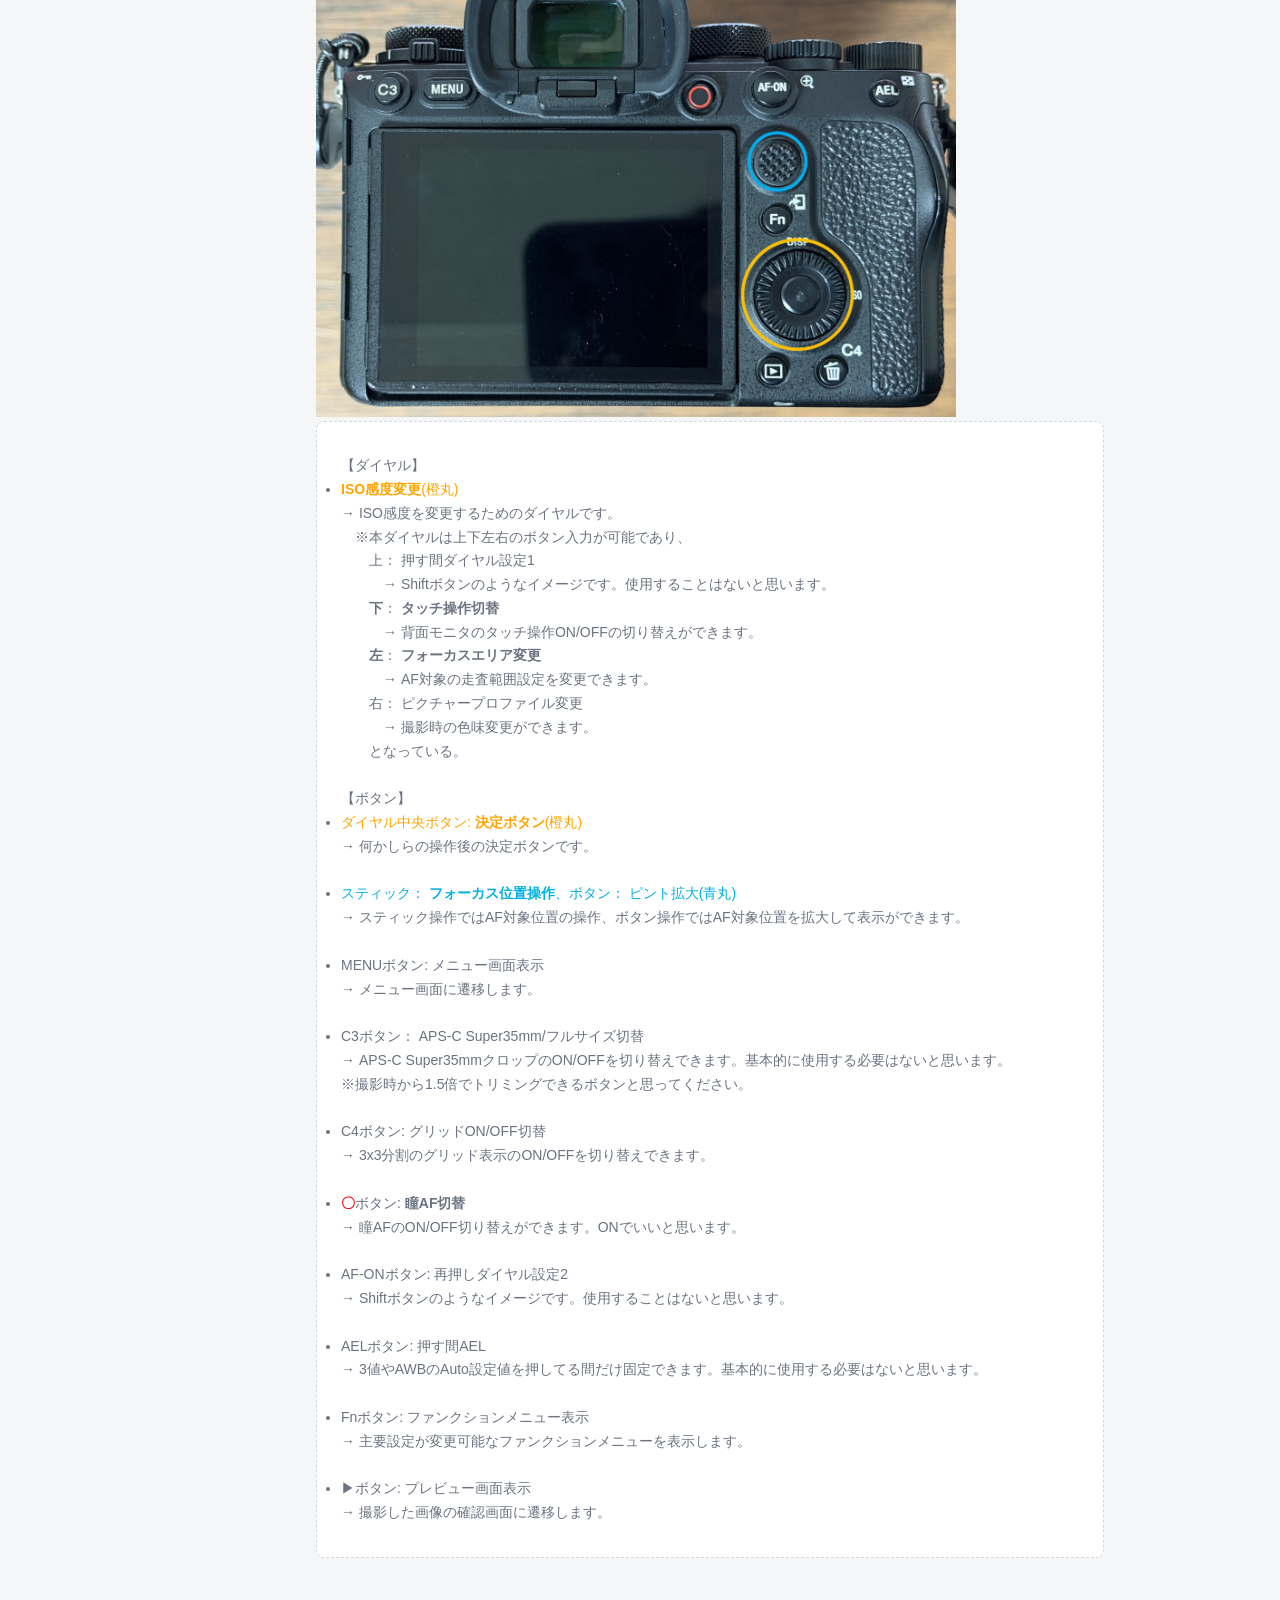
==== commit 3e839a1f: "Update content and images for chapters 1-3" ====
--- a/01-button.html
+++ b/01-button.html
@@ -102,8 +102,8 @@
           → Shiftボタンのようなイメージです。使用することはないと思います。</li><br>
         <li>AELボタン: 押す間AEL<br>
           → 3値やAWBのAuto設定値を押してる間だけ固定できます。基本的に使用する必要はないと思います。</li><br>
-        <li>Fnボタン: (確認しておきます)<br>
-          → (確認しておきます)</li><br>
+        <li>Fnボタン: ファンクションメニュー表示<br>
+          → 主要設定が変更可能なファンクションメニューを表示します。</li><br>
         <li>▶ボタン: プレビュー画面表示<br>
           → 撮影した画像の確認画面に遷移します。</li>
       </ul>
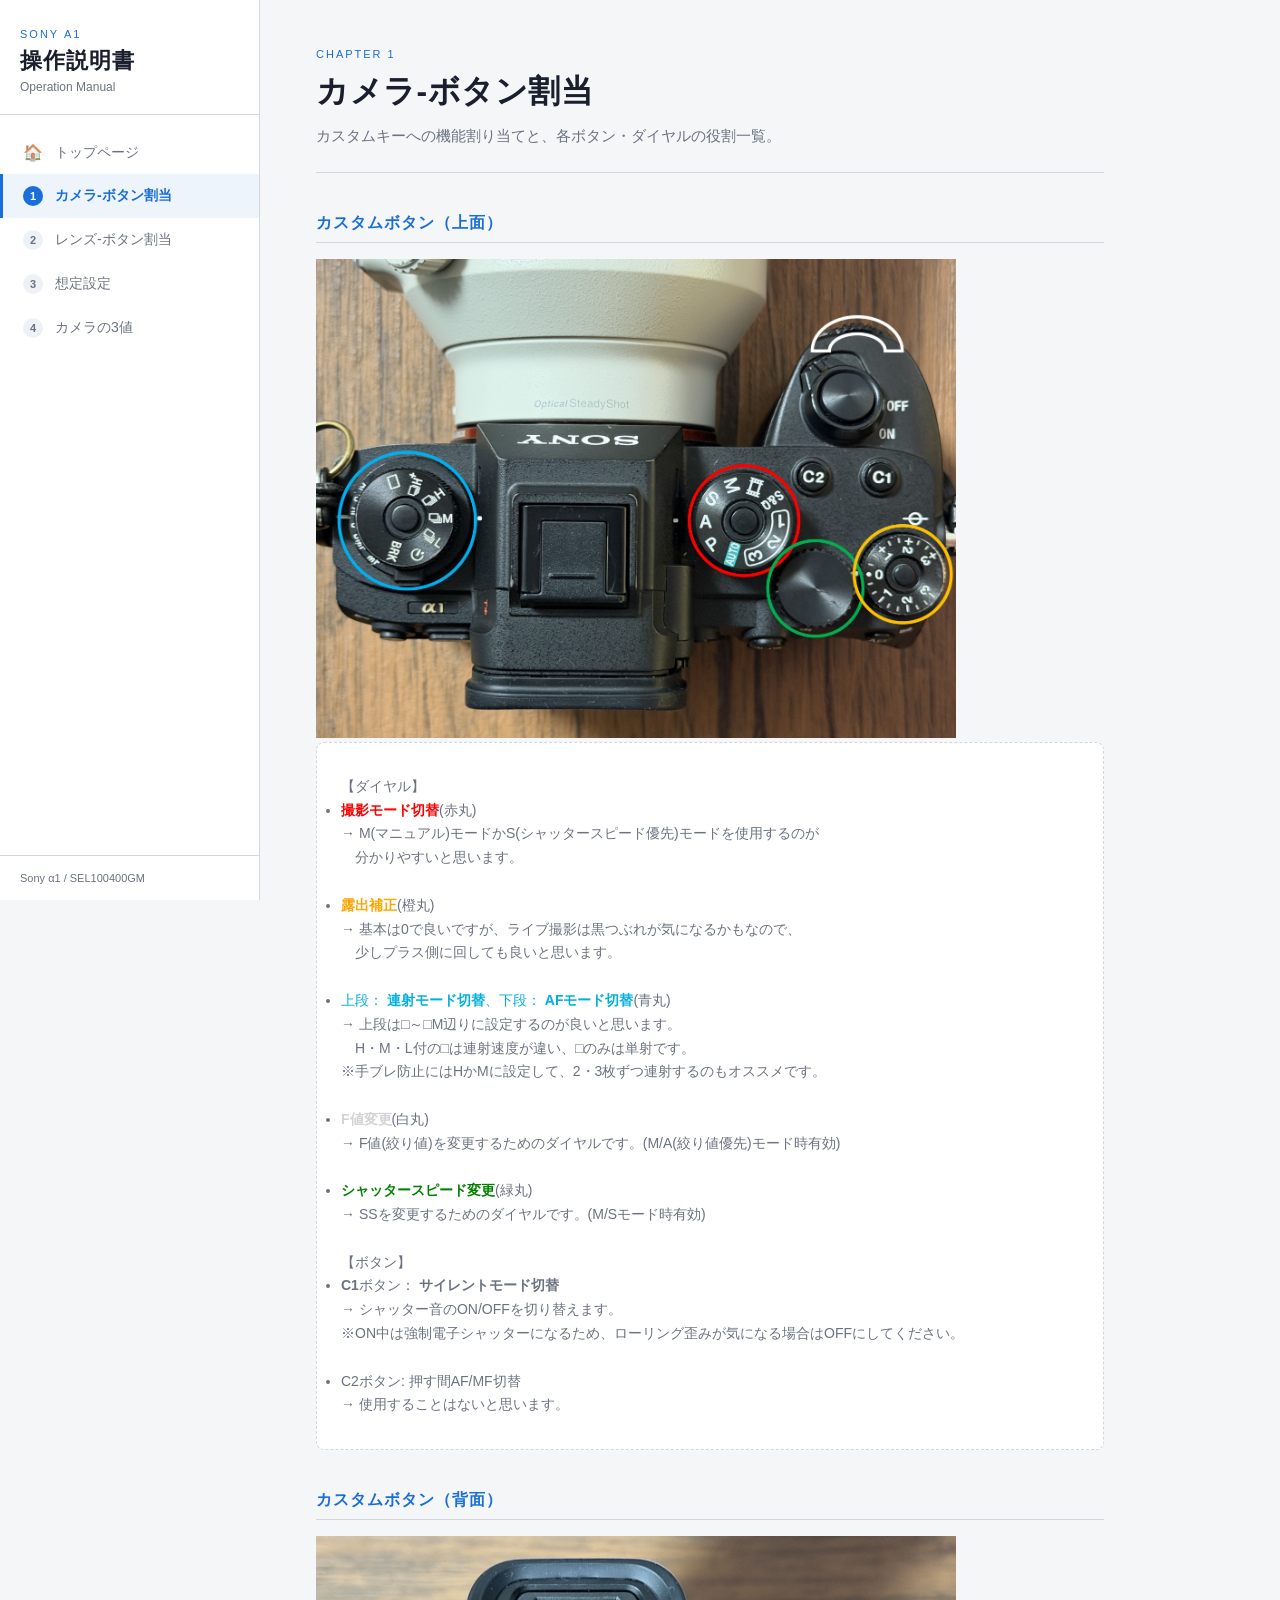
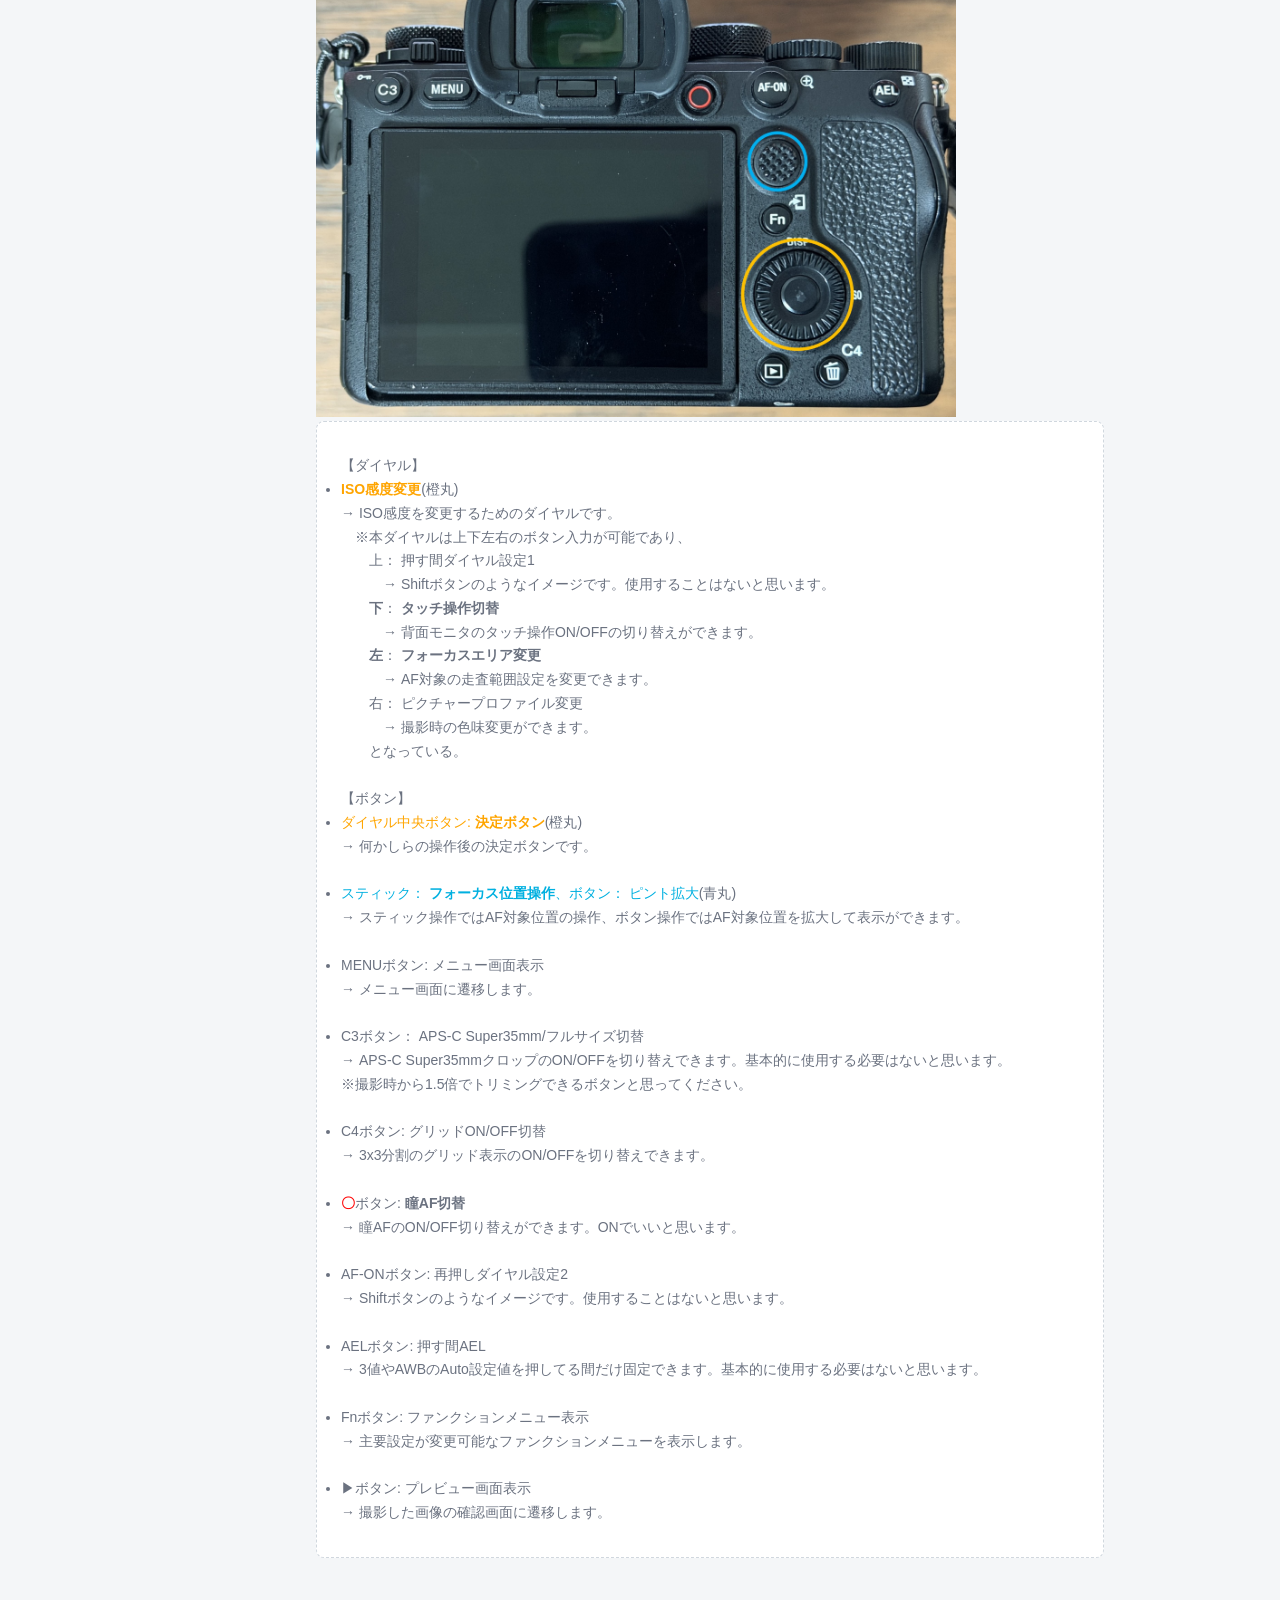
==== commit a2e43c4c: "Update 01-button.html" ====
--- a/01-button.html
+++ b/01-button.html
@@ -39,19 +39,19 @@
     <div class="placeholder">
       【ダイヤル】
       <ul>
-        <li><font color="red"><b>撮影モード切替</b>(赤丸)</font><br>
+        <li><font color="red"><b>撮影モード切替</b></font>(赤丸)<br>
           → M(マニュアル)モードかS(シャッタースピード優先)モードを使用するのが<br>
           　分かりやすいと思います。</li><br>
-        <li><font color="orange"><b>露出補正</b>(橙丸)</font><br>
+        <li><font color="orange"><b>露出補正</b></font>(橙丸)<br>
           → 基本は0で良いですが、ライブ撮影は黒つぶれが気になるかもなので、<br>
           　少しプラス側に回しても良いと思います。</li><br>
-        <li><font color="sky blue">上段： <b>連射モード切替</b>、下段： <b>AFモード切替</b>(青丸)</font><br>
+        <li><font color="sky blue">上段： <b>連射モード切替</b>、下段： <b>AFモード切替</b></font>(青丸)<br>
           → 上段は□～□M辺りに設定するのが良いと思います。<br>
           　H・M・L付の□は連射速度が違い、□のみは単射です。<br>
           ※手ブレ防止にはHかMに設定して、2・3枚ずつ連射するのもオススメです。</li><br>
-        <li><font color="lightgray"><b>F値変更</b>(白丸)</font><br>
+        <li><font color="lightgray"><b>F値変更</b></font>(白丸)<br>
           → F値(絞り値)を変更するためのダイヤルです。(M/A(絞り値優先)モード時有効)</li><br>
-        <li><font color="green"><b>シャッタースピード変更</b>(緑丸)</font><br>
+        <li><font color="green"><b>シャッタースピード変更</b></font>(緑丸)<br>
           → SSを変更するためのダイヤルです。(M/Sモード時有効)</li>
       </ul>
       <br>
@@ -73,7 +73,7 @@
     <div class="placeholder">
     【ダイヤル】
       <ul>
-        <li><font color="orange"><b>ISO感度変更</b>(橙丸)</font><br>
+        <li><font color="orange"><b>ISO感度変更</b></font>(橙丸)<br>
           → ISO感度を変更するためのダイヤルです。<br>
           　※本ダイヤルは上下左右のボタン入力が可能であり、<br>
           　　上： 押す間ダイヤル設定1<br>　　　→ Shiftボタンのようなイメージです。使用することはないと思います。<br>
@@ -85,9 +85,9 @@
       <br>
       【ボタン】
       <ul>
-        <li><font color="orange">ダイヤル中央ボタン: <b>決定ボタン</b>(橙丸)</font><br>
+        <li><font color="orange">ダイヤル中央ボタン: <b>決定ボタン</b></font>(橙丸)<br>
           → 何かしらの操作後の決定ボタンです。</li><br>
-        <li><font color="sky blue">スティック： <b>フォーカス位置操作</b>、ボタン： ピント拡大(青丸)</font><br>
+        <li><font color="sky blue">スティック： <b>フォーカス位置操作</b>、ボタン： ピント拡大</font>(青丸)<br>
           → スティック操作ではAF対象位置の操作、ボタン操作ではAF対象位置を拡大して表示ができます。</li><br>
         <li>MENUボタン: メニュー画面表示<br>
           → メニュー画面に遷移します。</li><br>
